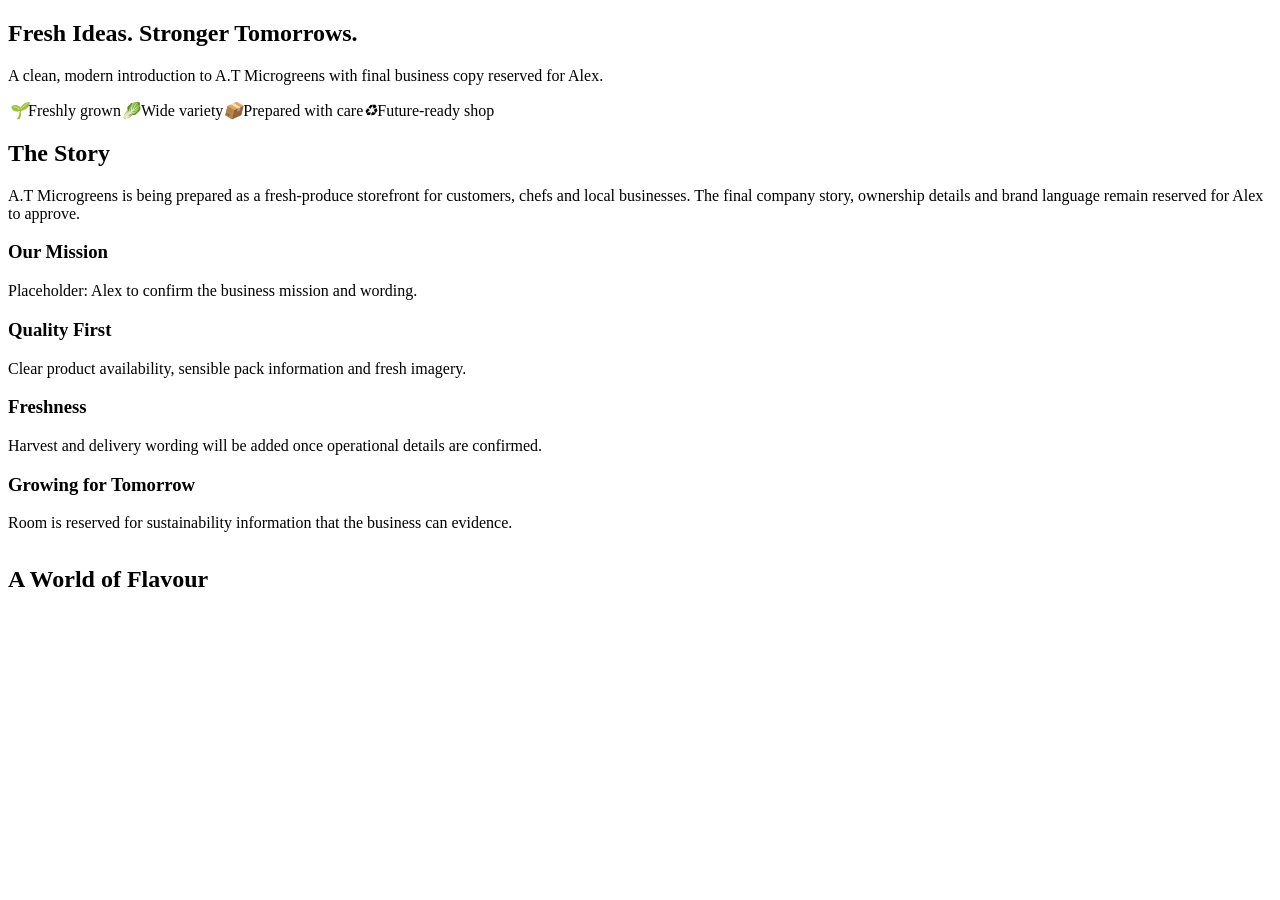
==== about.html @ 635aa8f3 "Add about.html" ====
<!doctype html><html lang="en"><head><meta charset="utf-8"><meta name="viewport" content="width=device-width,initial-scale=1"><title>About | A.T Microgreens</title><link rel="stylesheet" href="styles.css"></head><body><script src="site.js"></script><div id="nav"></div><script>document.getElementById('nav').innerHTML=nav('About')</script><section class="hero" style="--hero:url('assets/heroes/about.svg')"><div class="inner"><h1>Fresh Ideas. Stronger Tomorrows.</h1><p>A clean, modern introduction to A.T Microgreens with final business copy reserved for Alex.</p><div class="chips"><span class="chip"><i>🌱</i>Freshly grown</span><span class="chip"><i>🥬</i>Wide variety</span><span class="chip"><i>📦</i>Prepared with care</span><span class="chip"><i>♻</i>Future-ready shop</span></div></div></section><main class="wrap"><h2 class="section-title">The Story</h2><p class="lead">A.T Microgreens is being prepared as a fresh-produce storefront for customers, chefs and local businesses. The final company story, ownership details and brand language remain reserved for Alex to approve.</p><div class="grid feature-grid"><div class="feature"><h3>Our Mission</h3><p>Placeholder: Alex to confirm the business mission and wording.</p></div><div class="feature"><h3>Quality First</h3><p>Clear product availability, sensible pack information and fresh imagery.</p></div><div class="feature"><h3>Freshness</h3><p>Harvest and delivery wording will be added once operational details are confirmed.</p></div><div class="feature"><h3>Growing for Tomorrow</h3><p>Room is reserved for sustainability information that the business can evidence.</p></div></div><h2 class="section-title" style="margin-top:34px">A World of Flavour</h2><div id="about-products" class="grid cards"></div><script>loadProducts().then(ps=>document.querySelector('#about-products').innerHTML=ps.slice(0,6).map(productCard).join(''))</script></main><div id="foot"></div><script>document.getElementById('foot').innerHTML=footer()</script></body></html>
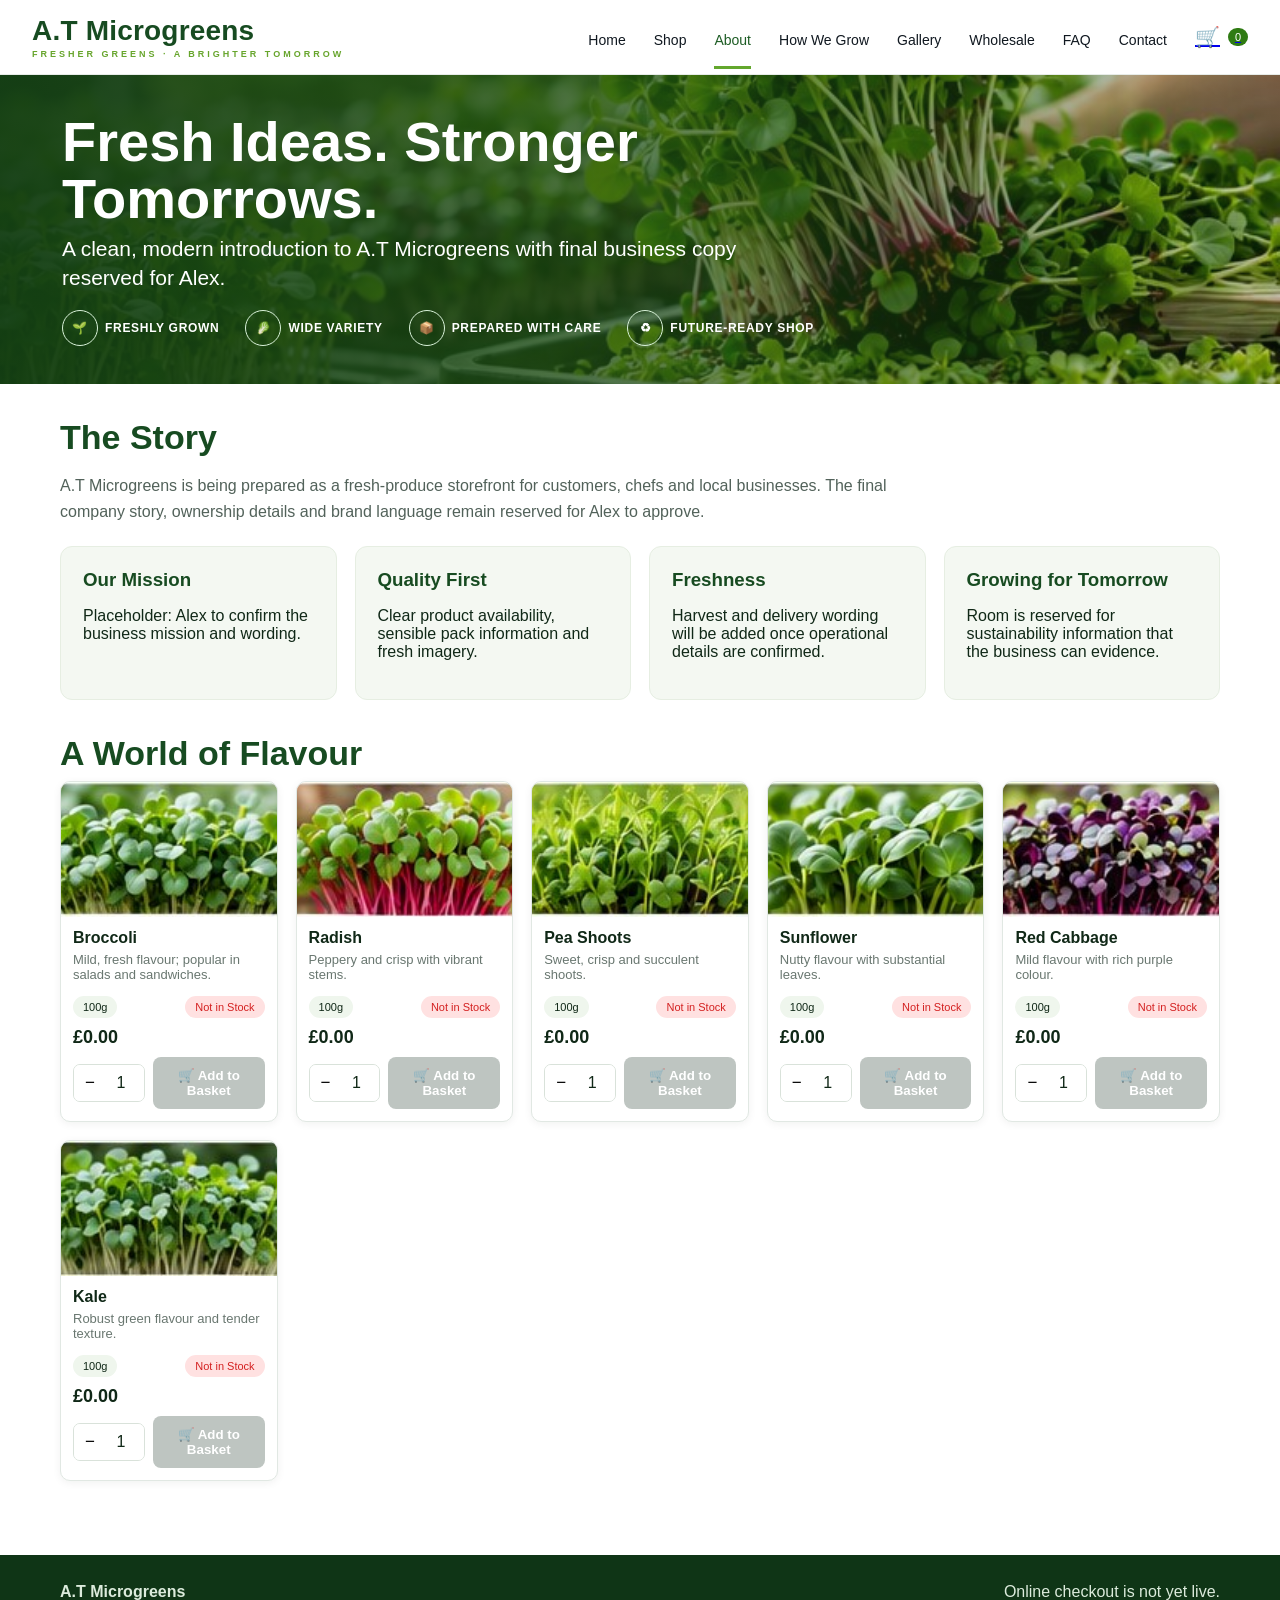
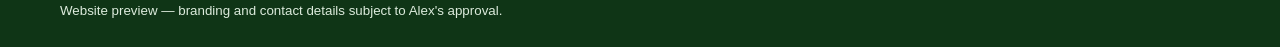
==== commit ee52b3c8: "Use approved photographic assets in about.html" ====
--- a/about.html
+++ b/about.html
@@ -1 +1 @@
-<!doctype html><html lang="en"><head><meta charset="utf-8"><meta name="viewport" content="width=device-width,initial-scale=1"><title>About | A.T Microgreens</title><link rel="stylesheet" href="styles.css"></head><body><script src="site.js"></script><div id="nav"></div><script>document.getElementById('nav').innerHTML=nav('About')</script><section class="hero" style="--hero:url('assets/heroes/about.svg')"><div class="inner"><h1>Fresh Ideas. Stronger Tomorrows.</h1><p>A clean, modern introduction to A.T Microgreens with final business copy reserved for Alex.</p><div class="chips"><span class="chip"><i>🌱</i>Freshly grown</span><span class="chip"><i>🥬</i>Wide variety</span><span class="chip"><i>📦</i>Prepared with care</span><span class="chip"><i>♻</i>Future-ready shop</span></div></div></section><main class="wrap"><h2 class="section-title">The Story</h2><p class="lead">A.T Microgreens is being prepared as a fresh-produce storefront for customers, chefs and local businesses. The final company story, ownership details and brand language remain reserved for Alex to approve.</p><div class="grid feature-grid"><div class="feature"><h3>Our Mission</h3><p>Placeholder: Alex to confirm the business mission and wording.</p></div><div class="feature"><h3>Quality First</h3><p>Clear product availability, sensible pack information and fresh imagery.</p></div><div class="feature"><h3>Freshness</h3><p>Harvest and delivery wording will be added once operational details are confirmed.</p></div><div class="feature"><h3>Growing for Tomorrow</h3><p>Room is reserved for sustainability information that the business can evidence.</p></div></div><h2 class="section-title" style="margin-top:34px">A World of Flavour</h2><div id="about-products" class="grid cards"></div><script>loadProducts().then(ps=>document.querySelector('#about-products').innerHTML=ps.slice(0,6).map(productCard).join(''))</script></main><div id="foot"></div><script>document.getElementById('foot').innerHTML=footer()</script></body></html>+<!doctype html><html lang="en"><head><meta charset="utf-8"><meta name="viewport" content="width=device-width,initial-scale=1"><title>About | A.T Microgreens</title><link rel="stylesheet" href="styles.css"></head><body><script src="site.js"></script><div id="nav"></div><script>document.getElementById('nav').innerHTML=nav('About')</script><section class="hero" style="--hero:url('assets/heroes/about.jpg')"><div class="inner"><h1>Fresh Ideas. Stronger Tomorrows.</h1><p>A clean, modern introduction to A.T Microgreens with final business copy reserved for Alex.</p><div class="chips"><span class="chip"><i>🌱</i>Freshly grown</span><span class="chip"><i>🥬</i>Wide variety</span><span class="chip"><i>📦</i>Prepared with care</span><span class="chip"><i>♻</i>Future-ready shop</span></div></div></section><main class="wrap"><h2 class="section-title">The Story</h2><p class="lead">A.T Microgreens is being prepared as a fresh-produce storefront for customers, chefs and local businesses. The final company story, ownership details and brand language remain reserved for Alex to approve.</p><div class="grid feature-grid"><div class="feature"><h3>Our Mission</h3><p>Placeholder: Alex to confirm the business mission and wording.</p></div><div class="feature"><h3>Quality First</h3><p>Clear product availability, sensible pack information and fresh imagery.</p></div><div class="feature"><h3>Freshness</h3><p>Harvest and delivery wording will be added once operational details are confirmed.</p></div><div class="feature"><h3>Growing for Tomorrow</h3><p>Room is reserved for sustainability information that the business can evidence.</p></div></div><h2 class="section-title" style="margin-top:34px">A World of Flavour</h2><div id="about-products" class="grid cards"></div><script>loadProducts().then(ps=>document.querySelector('#about-products').innerHTML=ps.slice(0,6).map(productCard).join(''))</script></main><div id="foot"></div><script>document.getElementById('foot').innerHTML=footer()</script></body></html>
--- a/styles.css
+++ b/styles.css
@@ -0,0 +1 @@
+*{box-sizing:border-box}body{margin:0;font-family:Inter,Arial,sans-serif;color:#102817;background:#fff}.topbar{position:sticky;top:0;z-index:20;background:#fff;border-bottom:1px solid #e7ece8}.nav{max-width:1450px;margin:auto;height:74px;display:flex;align-items:center;gap:28px;padding:0 32px}.brand{font-weight:800;font-size:28px;color:#174b21;letter-spacing:.2px;white-space:nowrap}.brand small{display:block;font-size:9px;letter-spacing:3px;color:#67a52c;margin-top:2px}.links{margin-left:auto;display:flex;gap:28px;align-items:center}.links a{color:#101820;text-decoration:none;font-size:14px;padding:27px 0 18px;border-bottom:3px solid transparent}.links a.active,.links a:hover{color:#1d5c24;border-bottom-color:#63a72d}.cartbtn{display:flex;align-items:center;gap:8px;font-size:20px}.badge{background:#2f7b13;color:white;font-size:11px;border-radius:99px;padding:3px 6px;min-width:20px;text-align:center}.hero{min-height:270px;background:linear-gradient(90deg,rgba(19,62,19,.96),rgba(28,76,17,.8) 42%,rgba(20,50,12,.22)),var(--hero) center/cover no-repeat;color:#fff;display:flex;align-items:center}.hero .inner{max-width:1450px;width:100%;margin:auto;padding:38px 62px}.hero h1{font-size:56px;line-height:1.02;margin:0 0 8px;max-width:780px}.hero p{font-size:21px;max-width:720px;margin:0 0 14px;line-height:1.35}.chips{display:flex;gap:26px;flex-wrap:wrap;margin-top:18px}.chip{font-size:12px;font-weight:700;text-transform:uppercase;letter-spacing:.7px;display:flex;align-items:center;gap:7px}.chip i{border:1px solid #d9f2d9;width:36px;height:36px;border-radius:50%;display:grid;place-items:center;font-style:normal}.wrap{max-width:1450px;margin:0 auto;padding:34px 60px}.section-title{font-size:34px;margin:0 0 8px;color:#174b21}.lead{color:#52625a;line-height:1.6;max-width:850px}.grid{display:grid;gap:18px}.cards{grid-template-columns:repeat(auto-fit,minmax(210px,1fr))}.card{border:1px solid #e1e8e3;border-radius:10px;overflow:hidden;background:white;box-shadow:0 2px 9px rgba(20,40,20,.06)}.card img{width:100%;height:135px;object-fit:cover;display:block}.card .pad{padding:12px}.card h3{margin:0 0 5px;font-size:16px}.muted{color:#697770;font-size:13px}.pill{display:inline-block;padding:5px 10px;border-radius:999px;font-size:11px;background:#eff6ed}.stock{float:right;background:#ffe1e1;color:#d42020}.stock.in{background:#e0f5d7;color:#286c18}.price{font-size:18px;font-weight:800;margin:9px 0}.qty{display:flex;align-items:center;gap:0;border:1px solid #d9e2da;border-radius:7px;overflow:hidden}.qty button{border:0;background:white;padding:8px 11px;font-size:17px}.qty span{min-width:30px;text-align:center}.row{display:flex;gap:8px;align-items:center}.btn{border:0;border-radius:8px;background:#1f6b1f;color:white;padding:11px 15px;font-weight:700;cursor:pointer;text-decoration:none;display:inline-block}.btn:disabled{background:#bec5c1;color:white;cursor:not-allowed}.btn.outline{background:white;color:#214b27;border:1px solid #214b27}.btn.gray{background:#aeb5b2}.catalogue{display:grid;grid-template-columns:minmax(0,1fr) 310px;gap:24px}.toolbar{display:flex;gap:10px;flex-wrap:wrap;margin:18px 0}.toolbar input,.toolbar select,.form input,.form textarea,.form select{padding:11px 12px;border:1px solid #ced8d0;border-radius:8px;background:#fff}.toolbar input{flex:1;min-width:230px}.basket-panel{border:1px solid #e0e6e2;border-radius:10px;padding:18px;position:sticky;top:92px;height:max-content;background:white}.basket-item{display:grid;grid-template-columns:48px 1fr auto;gap:10px;align-items:center;border-bottom:1px solid #edf1ee;padding:11px 0}.basket-item img{width:48px;height:45px;border-radius:6px;object-fit:cover}.summary{font-size:18px;font-weight:800;display:flex;justify-content:space-between;margin:18px 0}.notice{background:#eff7ec;border-radius:9px;padding:14px;color:#315037;font-size:13px}.feature-grid{grid-template-columns:repeat(auto-fit,minmax(240px,1fr));margin-top:22px}.feature{background:#f4f8f2;border:1px solid #e6eee2;padding:22px;border-radius:12px}.feature h3{margin:0 0 8px;color:#174b21}.gallery{display:grid;grid-template-columns:repeat(4,1fr);gap:12px}.gallery img,.placeholder{width:100%;height:220px;object-fit:cover;border-radius:10px}.placeholder{border:2px dashed #bdcbbb;background:#f2f6ef;display:grid;place-items:center;text-align:center;color:#527050;padding:18px}.steps{grid-template-columns:repeat(6,1fr)}.step{border:1px solid #e1e8e2;border-radius:12px;overflow:hidden;background:white}.step img{width:100%;height:145px;object-fit:cover}.step .pad{padding:14px}.num{width:34px;height:34px;border-radius:50%;background:#dcefcf;color:#2b6a1f;display:grid;place-items:center;font-weight:800;margin-top:-28px;position:relative}.faq details{border:1px solid #e0e6e1;border-radius:8px;padding:16px 18px;margin:10px 0}.faq summary{font-weight:700;cursor:pointer}.form{display:grid;grid-template-columns:1fr 1fr;gap:12px}.form textarea{grid-column:1/-1;min-height:145px}.table{width:100%;border-collapse:collapse}.table th,.table td{padding:13px;border-bottom:1px solid #e8ede9;text-align:left}.checkout-box{background:#eef7ea;border-radius:12px;padding:22px}.footer{margin-top:40px;background:#0f3516;color:#dcebdc;padding:28px 60px}.footer .inner{max-width:1450px;margin:auto;display:flex;justify-content:space-between;gap:20px;flex-wrap:wrap}.admin{margin-top:34px;border:1px dashed #9fb49d;padding:16px;border-radius:10px}.admin-list{display:grid;grid-template-columns:repeat(auto-fit,minmax(190px,1fr));gap:8px}.switch{display:flex;justify-content:space-between;gap:8px;align-items:center;padding:8px 10px;background:#f5f7f4;border-radius:7px;font-size:12px}.switch button{border:0;border-radius:999px;padding:5px 9px;background:#bbb;color:#fff}.switch button.on{background:#2e7b20}@media(max-width:950px){.links{gap:12px}.links a:nth-child(n+5){display:none}.catalogue{grid-template-columns:1fr}.basket-panel{position:static}.steps{grid-template-columns:repeat(2,1fr)}.gallery{grid-template-columns:repeat(2,1fr)}.hero h1{font-size:42px}.wrap,.hero .inner{padding-left:24px;padding-right:24px}}@media(max-width:600px){.nav{padding:0 15px}.links{display:none}.brand{font-size:22px}.hero h1{font-size:36px}.hero p{font-size:17px}.cards{grid-template-columns:repeat(2,minmax(0,1fr))}.card img{height:105px}.gallery{grid-template-columns:1fr}.form{grid-template-columns:1fr}.form textarea{grid-column:auto}.steps{grid-template-columns:1fr}.wrap{padding:24px 16px}.hero .inner{padding:28px 18px}}
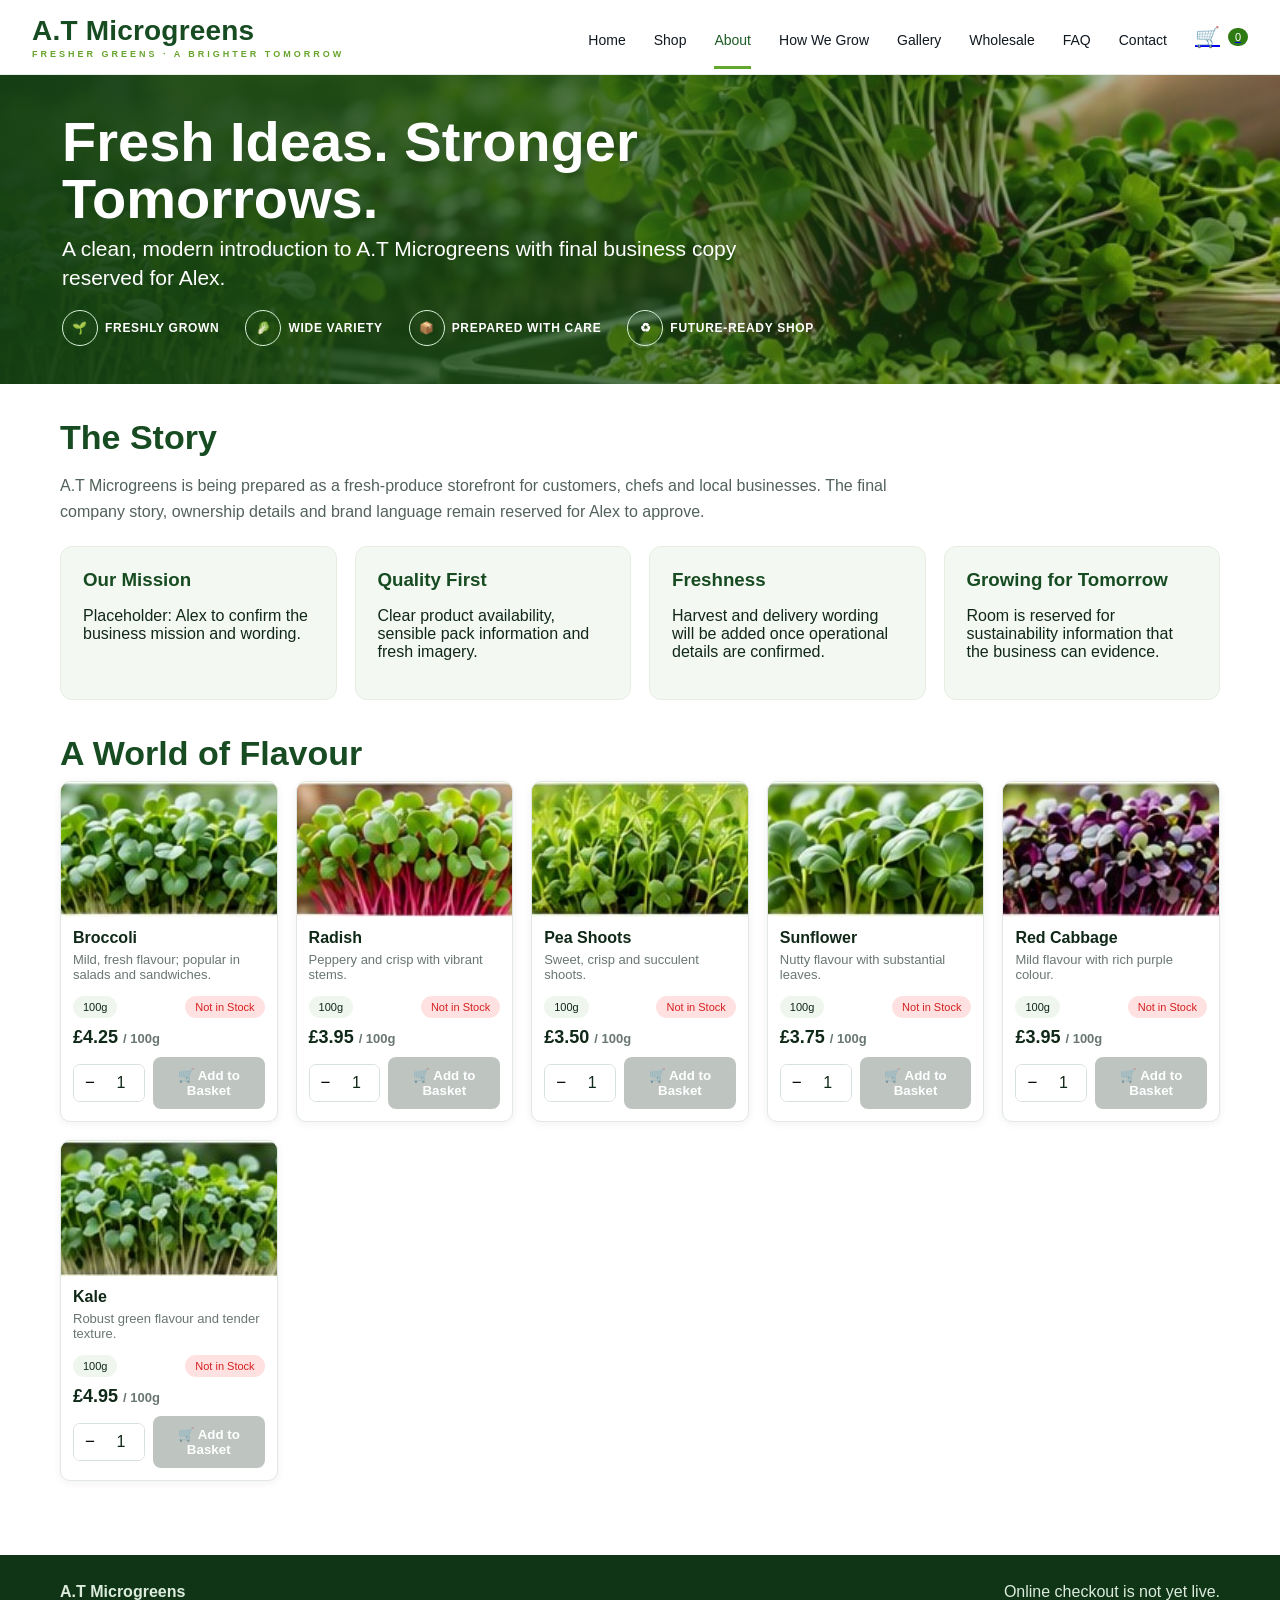
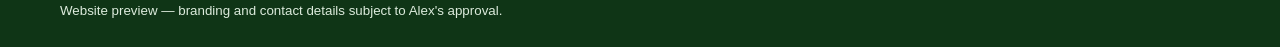
==== commit 625a8fd8: "Force fresh mobile assets on about.html" ====
--- a/about.html
+++ b/about.html
@@ -1 +1 @@
-<!doctype html><html lang="en"><head><meta charset="utf-8"><meta name="viewport" content="width=device-width,initial-scale=1"><title>About | A.T Microgreens</title><link rel="stylesheet" href="styles.css"></head><body><script src="site.js"></script><div id="nav"></div><script>document.getElementById('nav').innerHTML=nav('About')</script><section class="hero" style="--hero:url('assets/heroes/about.jpg')"><div class="inner"><h1>Fresh Ideas. Stronger Tomorrows.</h1><p>A clean, modern introduction to A.T Microgreens with final business copy reserved for Alex.</p><div class="chips"><span class="chip"><i>🌱</i>Freshly grown</span><span class="chip"><i>🥬</i>Wide variety</span><span class="chip"><i>📦</i>Prepared with care</span><span class="chip"><i>♻</i>Future-ready shop</span></div></div></section><main class="wrap"><h2 class="section-title">The Story</h2><p class="lead">A.T Microgreens is being prepared as a fresh-produce storefront for customers, chefs and local businesses. The final company story, ownership details and brand language remain reserved for Alex to approve.</p><div class="grid feature-grid"><div class="feature"><h3>Our Mission</h3><p>Placeholder: Alex to confirm the business mission and wording.</p></div><div class="feature"><h3>Quality First</h3><p>Clear product availability, sensible pack information and fresh imagery.</p></div><div class="feature"><h3>Freshness</h3><p>Harvest and delivery wording will be added once operational details are confirmed.</p></div><div class="feature"><h3>Growing for Tomorrow</h3><p>Room is reserved for sustainability information that the business can evidence.</p></div></div><h2 class="section-title" style="margin-top:34px">A World of Flavour</h2><div id="about-products" class="grid cards"></div><script>loadProducts().then(ps=>document.querySelector('#about-products').innerHTML=ps.slice(0,6).map(productCard).join(''))</script></main><div id="foot"></div><script>document.getElementById('foot').innerHTML=footer()</script></body></html>+<!doctype html><html lang="en"><head><meta charset="utf-8"><meta name="viewport" content="width=device-width,initial-scale=1"><title>About | A.T Microgreens</title><link rel="stylesheet" href="styles.css?v=20260928-1415"></head><body><script src="site.js?v=20260928-1415"></script><div id="nav"></div><script>document.getElementById('nav').innerHTML=nav('About')</script><section class="hero" style="--hero:url('assets/heroes/about.jpg')"><div class="inner"><h1>Fresh Ideas. Stronger Tomorrows.</h1><p>A clean, modern introduction to A.T Microgreens with final business copy reserved for Alex.</p><div class="chips"><span class="chip"><i>🌱</i>Freshly grown</span><span class="chip"><i>🥬</i>Wide variety</span><span class="chip"><i>📦</i>Prepared with care</span><span class="chip"><i>♻</i>Future-ready shop</span></div></div></section><main class="wrap"><h2 class="section-title">The Story</h2><p class="lead">A.T Microgreens is being prepared as a fresh-produce storefront for customers, chefs and local businesses. The final company story, ownership details and brand language remain reserved for Alex to approve.</p><div class="grid feature-grid"><div class="feature"><h3>Our Mission</h3><p>Placeholder: Alex to confirm the business mission and wording.</p></div><div class="feature"><h3>Quality First</h3><p>Clear product availability, sensible pack information and fresh imagery.</p></div><div class="feature"><h3>Freshness</h3><p>Harvest and delivery wording will be added once operational details are confirmed.</p></div><div class="feature"><h3>Growing for Tomorrow</h3><p>Room is reserved for sustainability information that the business can evidence.</p></div></div><h2 class="section-title" style="margin-top:34px">A World of Flavour</h2><div id="about-products" class="grid cards"></div><script>loadProducts().then(ps=>document.querySelector('#about-products').innerHTML=ps.slice(0,6).map(productCard).join(''))</script></main><div id="foot"></div><script>document.getElementById('foot').innerHTML=footer()</script></body></html>
--- a/styles.css
+++ b/styles.css
@@ -1 +1 @@
-*{box-sizing:border-box}body{margin:0;font-family:Inter,Arial,sans-serif;color:#102817;background:#fff}.topbar{position:sticky;top:0;z-index:20;background:#fff;border-bottom:1px solid #e7ece8}.nav{max-width:1450px;margin:auto;height:74px;display:flex;align-items:center;gap:28px;padding:0 32px}.brand{font-weight:800;font-size:28px;color:#174b21;letter-spacing:.2px;white-space:nowrap}.brand small{display:block;font-size:9px;letter-spacing:3px;color:#67a52c;margin-top:2px}.links{margin-left:auto;display:flex;gap:28px;align-items:center}.links a{color:#101820;text-decoration:none;font-size:14px;padding:27px 0 18px;border-bottom:3px solid transparent}.links a.active,.links a:hover{color:#1d5c24;border-bottom-color:#63a72d}.cartbtn{display:flex;align-items:center;gap:8px;font-size:20px}.badge{background:#2f7b13;color:white;font-size:11px;border-radius:99px;padding:3px 6px;min-width:20px;text-align:center}.hero{min-height:270px;background:linear-gradient(90deg,rgba(19,62,19,.96),rgba(28,76,17,.8) 42%,rgba(20,50,12,.22)),var(--hero) center/cover no-repeat;color:#fff;display:flex;align-items:center}.hero .inner{max-width:1450px;width:100%;margin:auto;padding:38px 62px}.hero h1{font-size:56px;line-height:1.02;margin:0 0 8px;max-width:780px}.hero p{font-size:21px;max-width:720px;margin:0 0 14px;line-height:1.35}.chips{display:flex;gap:26px;flex-wrap:wrap;margin-top:18px}.chip{font-size:12px;font-weight:700;text-transform:uppercase;letter-spacing:.7px;display:flex;align-items:center;gap:7px}.chip i{border:1px solid #d9f2d9;width:36px;height:36px;border-radius:50%;display:grid;place-items:center;font-style:normal}.wrap{max-width:1450px;margin:0 auto;padding:34px 60px}.section-title{font-size:34px;margin:0 0 8px;color:#174b21}.lead{color:#52625a;line-height:1.6;max-width:850px}.grid{display:grid;gap:18px}.cards{grid-template-columns:repeat(auto-fit,minmax(210px,1fr))}.card{border:1px solid #e1e8e3;border-radius:10px;overflow:hidden;background:white;box-shadow:0 2px 9px rgba(20,40,20,.06)}.card img{width:100%;height:135px;object-fit:cover;display:block}.card .pad{padding:12px}.card h3{margin:0 0 5px;font-size:16px}.muted{color:#697770;font-size:13px}.pill{display:inline-block;padding:5px 10px;border-radius:999px;font-size:11px;background:#eff6ed}.stock{float:right;background:#ffe1e1;color:#d42020}.stock.in{background:#e0f5d7;color:#286c18}.price{font-size:18px;font-weight:800;margin:9px 0}.qty{display:flex;align-items:center;gap:0;border:1px solid #d9e2da;border-radius:7px;overflow:hidden}.qty button{border:0;background:white;padding:8px 11px;font-size:17px}.qty span{min-width:30px;text-align:center}.row{display:flex;gap:8px;align-items:center}.btn{border:0;border-radius:8px;background:#1f6b1f;color:white;padding:11px 15px;font-weight:700;cursor:pointer;text-decoration:none;display:inline-block}.btn:disabled{background:#bec5c1;color:white;cursor:not-allowed}.btn.outline{background:white;color:#214b27;border:1px solid #214b27}.btn.gray{background:#aeb5b2}.catalogue{display:grid;grid-template-columns:minmax(0,1fr) 310px;gap:24px}.toolbar{display:flex;gap:10px;flex-wrap:wrap;margin:18px 0}.toolbar input,.toolbar select,.form input,.form textarea,.form select{padding:11px 12px;border:1px solid #ced8d0;border-radius:8px;background:#fff}.toolbar input{flex:1;min-width:230px}.basket-panel{border:1px solid #e0e6e2;border-radius:10px;padding:18px;position:sticky;top:92px;height:max-content;background:white}.basket-item{display:grid;grid-template-columns:48px 1fr auto;gap:10px;align-items:center;border-bottom:1px solid #edf1ee;padding:11px 0}.basket-item img{width:48px;height:45px;border-radius:6px;object-fit:cover}.summary{font-size:18px;font-weight:800;display:flex;justify-content:space-between;margin:18px 0}.notice{background:#eff7ec;border-radius:9px;padding:14px;color:#315037;font-size:13px}.feature-grid{grid-template-columns:repeat(auto-fit,minmax(240px,1fr));margin-top:22px}.feature{background:#f4f8f2;border:1px solid #e6eee2;padding:22px;border-radius:12px}.feature h3{margin:0 0 8px;color:#174b21}.gallery{display:grid;grid-template-columns:repeat(4,1fr);gap:12px}.gallery img,.placeholder{width:100%;height:220px;object-fit:cover;border-radius:10px}.placeholder{border:2px dashed #bdcbbb;background:#f2f6ef;display:grid;place-items:center;text-align:center;color:#527050;padding:18px}.steps{grid-template-columns:repeat(6,1fr)}.step{border:1px solid #e1e8e2;border-radius:12px;overflow:hidden;background:white}.step img{width:100%;height:145px;object-fit:cover}.step .pad{padding:14px}.num{width:34px;height:34px;border-radius:50%;background:#dcefcf;color:#2b6a1f;display:grid;place-items:center;font-weight:800;margin-top:-28px;position:relative}.faq details{border:1px solid #e0e6e1;border-radius:8px;padding:16px 18px;margin:10px 0}.faq summary{font-weight:700;cursor:pointer}.form{display:grid;grid-template-columns:1fr 1fr;gap:12px}.form textarea{grid-column:1/-1;min-height:145px}.table{width:100%;border-collapse:collapse}.table th,.table td{padding:13px;border-bottom:1px solid #e8ede9;text-align:left}.checkout-box{background:#eef7ea;border-radius:12px;padding:22px}.footer{margin-top:40px;background:#0f3516;color:#dcebdc;padding:28px 60px}.footer .inner{max-width:1450px;margin:auto;display:flex;justify-content:space-between;gap:20px;flex-wrap:wrap}.admin{margin-top:34px;border:1px dashed #9fb49d;padding:16px;border-radius:10px}.admin-list{display:grid;grid-template-columns:repeat(auto-fit,minmax(190px,1fr));gap:8px}.switch{display:flex;justify-content:space-between;gap:8px;align-items:center;padding:8px 10px;background:#f5f7f4;border-radius:7px;font-size:12px}.switch button{border:0;border-radius:999px;padding:5px 9px;background:#bbb;color:#fff}.switch button.on{background:#2e7b20}@media(max-width:950px){.links{gap:12px}.links a:nth-child(n+5){display:none}.catalogue{grid-template-columns:1fr}.basket-panel{position:static}.steps{grid-template-columns:repeat(2,1fr)}.gallery{grid-template-columns:repeat(2,1fr)}.hero h1{font-size:42px}.wrap,.hero .inner{padding-left:24px;padding-right:24px}}@media(max-width:600px){.nav{padding:0 15px}.links{display:none}.brand{font-size:22px}.hero h1{font-size:36px}.hero p{font-size:17px}.cards{grid-template-columns:repeat(2,minmax(0,1fr))}.card img{height:105px}.gallery{grid-template-columns:1fr}.form{grid-template-columns:1fr}.form textarea{grid-column:auto}.steps{grid-template-columns:1fr}.wrap{padding:24px 16px}.hero .inner{padding:28px 18px}}+*{box-sizing:border-box}body{margin:0;font-family:Inter,Arial,sans-serif;color:#102817;background:#fff}.topbar{position:sticky;top:0;z-index:20;background:#fff;border-bottom:1px solid #e7ece8}.nav{max-width:1450px;margin:auto;height:74px;display:flex;align-items:center;gap:28px;padding:0 32px}.brand{font-weight:800;font-size:28px;color:#174b21;letter-spacing:.2px;white-space:nowrap}.brand small{display:block;font-size:9px;letter-spacing:3px;color:#67a52c;margin-top:2px}.links{margin-left:auto;display:flex;gap:28px;align-items:center}.links a{color:#101820;text-decoration:none;font-size:14px;padding:27px 0 18px;border-bottom:3px solid transparent}.links a.active,.links a:hover{color:#1d5c24;border-bottom-color:#63a72d}.menubtn{display:none;border:1px solid #d9e2da;background:#fff;color:#174b21;border-radius:8px;width:42px;height:42px;font-size:24px;line-height:1;align-items:center;justify-content:center;cursor:pointer}.cartbtn{display:flex;align-items:center;gap:8px;font-size:20px}.badge{background:#2f7b13;color:white;font-size:11px;border-radius:99px;padding:3px 6px;min-width:20px;text-align:center}.hero{min-height:270px;background:linear-gradient(90deg,rgba(19,62,19,.96),rgba(28,76,17,.8) 42%,rgba(20,50,12,.22)),var(--hero) center/cover no-repeat;color:#fff;display:flex;align-items:center}.hero .inner{max-width:1450px;width:100%;margin:auto;padding:38px 62px}.hero h1{font-size:56px;line-height:1.02;margin:0 0 8px;max-width:780px}.hero p{font-size:21px;max-width:720px;margin:0 0 14px;line-height:1.35}.chips{display:flex;gap:26px;flex-wrap:wrap;margin-top:18px}.chip{font-size:12px;font-weight:700;text-transform:uppercase;letter-spacing:.7px;display:flex;align-items:center;gap:7px}.chip i{border:1px solid #d9f2d9;width:36px;height:36px;border-radius:50%;display:grid;place-items:center;font-style:normal}.wrap{max-width:1450px;margin:0 auto;padding:34px 60px}.section-title{font-size:34px;margin:0 0 8px;color:#174b21}.lead{color:#52625a;line-height:1.6;max-width:850px}.grid{display:grid;gap:18px}.cards{grid-template-columns:repeat(auto-fit,minmax(210px,1fr))}.card{border:1px solid #e1e8e3;border-radius:10px;overflow:hidden;background:white;box-shadow:0 2px 9px rgba(20,40,20,.06)}.card img{width:100%;height:135px;object-fit:cover;display:block}.card .pad{padding:12px}.card h3{margin:0 0 5px;font-size:16px}.muted{color:#697770;font-size:13px}.pill{display:inline-block;padding:5px 10px;border-radius:999px;font-size:11px;background:#eff6ed}.stock{float:right;background:#ffe1e1;color:#d42020}.stock.in{background:#e0f5d7;color:#286c18}.price{font-size:18px;font-weight:800;margin:9px 0}.qty{display:flex;align-items:center;gap:0;border:1px solid #d9e2da;border-radius:7px;overflow:hidden}.qty button{border:0;background:white;padding:8px 11px;font-size:17px}.qty span{min-width:30px;text-align:center}.row{display:flex;gap:8px;align-items:center}.btn{border:0;border-radius:8px;background:#1f6b1f;color:white;padding:11px 15px;font-weight:700;cursor:pointer;text-decoration:none;display:inline-block}.btn:disabled{background:#bec5c1;color:white;cursor:not-allowed}.btn.outline{background:white;color:#214b27;border:1px solid #214b27}.btn.gray{background:#aeb5b2}.catalogue{display:grid;grid-template-columns:minmax(0,1fr) 310px;gap:24px}.toolbar{display:flex;gap:10px;flex-wrap:wrap;margin:18px 0}.toolbar input,.toolbar select,.form input,.form textarea,.form select{padding:11px 12px;border:1px solid #ced8d0;border-radius:8px;background:#fff}.toolbar input{flex:1;min-width:230px}.basket-panel{border:1px solid #e0e6e2;border-radius:10px;padding:18px;position:sticky;top:92px;height:max-content;background:white}.basket-item{display:grid;grid-template-columns:48px 1fr auto;gap:10px;align-items:center;border-bottom:1px solid #edf1ee;padding:11px 0}.basket-item img{width:48px;height:45px;border-radius:6px;object-fit:cover}.summary{font-size:18px;font-weight:800;display:flex;justify-content:space-between;margin:18px 0}.notice{background:#eff7ec;border-radius:9px;padding:14px;color:#315037;font-size:13px}.feature-grid{grid-template-columns:repeat(auto-fit,minmax(240px,1fr));margin-top:22px}.feature{background:#f4f8f2;border:1px solid #e6eee2;padding:22px;border-radius:12px}.feature h3{margin:0 0 8px;color:#174b21}.gallery{display:grid;grid-template-columns:repeat(4,1fr);gap:12px}.gallery img,.placeholder{width:100%;height:220px;object-fit:cover;border-radius:10px}.placeholder{border:2px dashed #bdcbbb;background:#f2f6ef;display:grid;place-items:center;text-align:center;color:#527050;padding:18px}.steps{grid-template-columns:repeat(6,1fr)}.step{border:1px solid #e1e8e2;border-radius:12px;overflow:hidden;background:white}.step img{width:100%;height:145px;object-fit:cover}.step .pad{padding:14px}.num{width:34px;height:34px;border-radius:50%;background:#dcefcf;color:#2b6a1f;display:grid;place-items:center;font-weight:800;margin-top:-28px;position:relative}.faq details{border:1px solid #e0e6e1;border-radius:8px;padding:16px 18px;margin:10px 0}.faq summary{font-weight:700;cursor:pointer}.form{display:grid;grid-template-columns:1fr 1fr;gap:12px}.form textarea{grid-column:1/-1;min-height:145px}.table{width:100%;border-collapse:collapse}.table th,.table td{padding:13px;border-bottom:1px solid #e8ede9;text-align:left}.checkout-box{background:#eef7ea;border-radius:12px;padding:22px}.footer{margin-top:40px;background:#0f3516;color:#dcebdc;padding:28px 60px}.footer .inner{max-width:1450px;margin:auto;display:flex;justify-content:space-between;gap:20px;flex-wrap:wrap}.admin{margin-top:34px;border:1px dashed #9fb49d;padding:16px;border-radius:10px}.admin-list{display:grid;grid-template-columns:repeat(auto-fit,minmax(190px,1fr));gap:8px}.switch{display:flex;justify-content:space-between;gap:8px;align-items:center;padding:8px 10px;background:#f5f7f4;border-radius:7px;font-size:12px}.switch button{border:0;border-radius:999px;padding:5px 9px;background:#bbb;color:#fff}.switch button.on{background:#2e7b20}@media(max-width:950px){.links{gap:12px}.links a:nth-child(n+5){display:none}.catalogue{grid-template-columns:1fr}.basket-panel{position:static}.steps{grid-template-columns:repeat(2,1fr)}.gallery{grid-template-columns:repeat(2,1fr)}.hero h1{font-size:42px}.wrap,.hero .inner{padding-left:24px;padding-right:24px}}@media(max-width:600px){.nav{height:72px;padding:0 12px;gap:8px;position:relative}.brand{font-size:20px;flex:1;min-width:0}.brand small{font-size:7px;letter-spacing:1.8px;white-space:normal}.menubtn{display:flex;flex:0 0 42px}.cartbtn{flex:0 0 auto;font-size:19px}.links{display:none;position:absolute;top:72px;left:0;right:0;margin:0;background:#fff;border-top:1px solid #e7ece8;border-bottom:1px solid #dce5de;box-shadow:0 8px 18px rgba(20,40,20,.12);padding:8px 14px 14px;flex-direction:column;gap:0;align-items:stretch;z-index:30}.links.open{display:flex}.links a{display:block;padding:13px 8px;border-bottom:1px solid #edf1ee;font-size:16px}.links a:last-child{border-bottom:0}.links a.active,.links a:hover{border-bottom-color:#edf1ee;background:#f3f8f1;border-radius:6px}.hero h1{font-size:36px}.hero p{font-size:17px}.cards{grid-template-columns:repeat(2,minmax(0,1fr))}.card img{height:105px}.card .row{flex-direction:column;align-items:stretch;gap:8px}.card .qty{width:100%;justify-content:space-between}.card .qty button{flex:0 0 42px;min-width:42px;padding:9px 8px}.card .qty span{flex:1;min-width:0;display:grid;place-items:center}.card .btn{width:100%;min-height:44px;padding:10px 8px}.gallery{grid-template-columns:1fr}.form{grid-template-columns:1fr}.form textarea{grid-column:auto}.steps{grid-template-columns:1fr}.wrap{padding:24px 16px}.hero .inner{padding:28px 18px}}
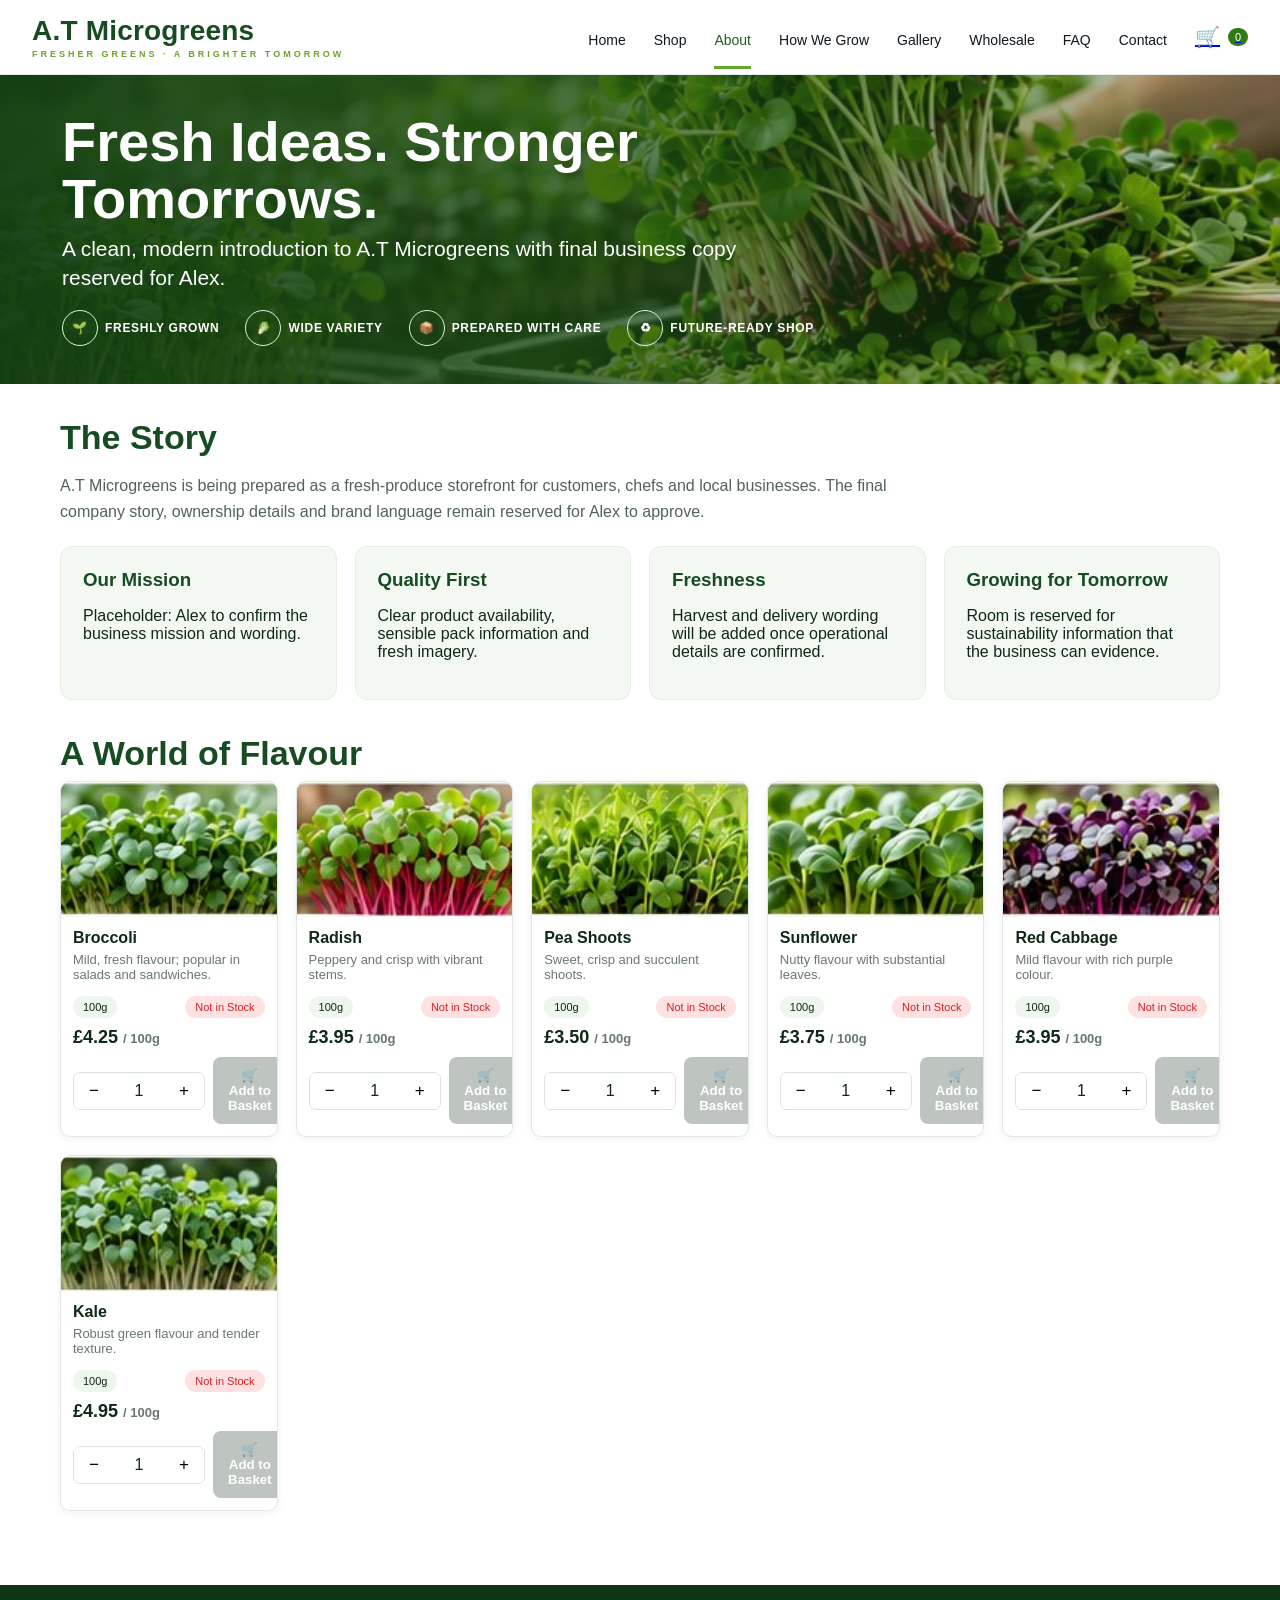
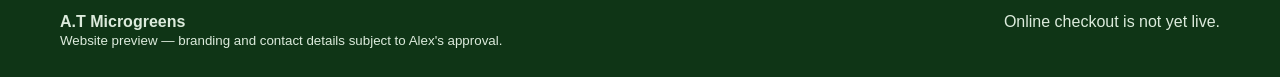
==== commit deaed923: "Refresh responsive layout on about.html" ====
--- a/about.html
+++ b/about.html
@@ -1 +1 @@
-<!doctype html><html lang="en"><head><meta charset="utf-8"><meta name="viewport" content="width=device-width,initial-scale=1"><title>About | A.T Microgreens</title><link rel="stylesheet" href="styles.css?v=20260928-1415"></head><body><script src="site.js?v=20260928-1415"></script><div id="nav"></div><script>document.getElementById('nav').innerHTML=nav('About')</script><section class="hero" style="--hero:url('assets/heroes/about.jpg')"><div class="inner"><h1>Fresh Ideas. Stronger Tomorrows.</h1><p>A clean, modern introduction to A.T Microgreens with final business copy reserved for Alex.</p><div class="chips"><span class="chip"><i>🌱</i>Freshly grown</span><span class="chip"><i>🥬</i>Wide variety</span><span class="chip"><i>📦</i>Prepared with care</span><span class="chip"><i>♻</i>Future-ready shop</span></div></div></section><main class="wrap"><h2 class="section-title">The Story</h2><p class="lead">A.T Microgreens is being prepared as a fresh-produce storefront for customers, chefs and local businesses. The final company story, ownership details and brand language remain reserved for Alex to approve.</p><div class="grid feature-grid"><div class="feature"><h3>Our Mission</h3><p>Placeholder: Alex to confirm the business mission and wording.</p></div><div class="feature"><h3>Quality First</h3><p>Clear product availability, sensible pack information and fresh imagery.</p></div><div class="feature"><h3>Freshness</h3><p>Harvest and delivery wording will be added once operational details are confirmed.</p></div><div class="feature"><h3>Growing for Tomorrow</h3><p>Room is reserved for sustainability information that the business can evidence.</p></div></div><h2 class="section-title" style="margin-top:34px">A World of Flavour</h2><div id="about-products" class="grid cards"></div><script>loadProducts().then(ps=>document.querySelector('#about-products').innerHTML=ps.slice(0,6).map(productCard).join(''))</script></main><div id="foot"></div><script>document.getElementById('foot').innerHTML=footer()</script></body></html>+<!doctype html><html lang="en"><head><meta charset="utf-8"><meta name="viewport" content="width=device-width,initial-scale=1"><title>About | A.T Microgreens</title><link rel="stylesheet" href="styles.css?v=20260928-1426"></head><body><script src="site.js?v=20260928-1415"></script><div id="nav"></div><script>document.getElementById('nav').innerHTML=nav('About')</script><section class="hero" style="--hero:url('assets/heroes/about.jpg')"><div class="inner"><h1>Fresh Ideas. Stronger Tomorrows.</h1><p>A clean, modern introduction to A.T Microgreens with final business copy reserved for Alex.</p><div class="chips"><span class="chip"><i>🌱</i>Freshly grown</span><span class="chip"><i>🥬</i>Wide variety</span><span class="chip"><i>📦</i>Prepared with care</span><span class="chip"><i>♻</i>Future-ready shop</span></div></div></section><main class="wrap"><h2 class="section-title">The Story</h2><p class="lead">A.T Microgreens is being prepared as a fresh-produce storefront for customers, chefs and local businesses. The final company story, ownership details and brand language remain reserved for Alex to approve.</p><div class="grid feature-grid"><div class="feature"><h3>Our Mission</h3><p>Placeholder: Alex to confirm the business mission and wording.</p></div><div class="feature"><h3>Quality First</h3><p>Clear product availability, sensible pack information and fresh imagery.</p></div><div class="feature"><h3>Freshness</h3><p>Harvest and delivery wording will be added once operational details are confirmed.</p></div><div class="feature"><h3>Growing for Tomorrow</h3><p>Room is reserved for sustainability information that the business can evidence.</p></div></div><h2 class="section-title" style="margin-top:34px">A World of Flavour</h2><div id="about-products" class="grid cards"></div><script>loadProducts().then(ps=>document.querySelector('#about-products').innerHTML=ps.slice(0,6).map(productCard).join(''))</script></main><div id="foot"></div><script>document.getElementById('foot').innerHTML=footer()</script></body></html>
--- a/styles.css
+++ b/styles.css
@@ -1 +1 @@
-*{box-sizing:border-box}body{margin:0;font-family:Inter,Arial,sans-serif;color:#102817;background:#fff}.topbar{position:sticky;top:0;z-index:20;background:#fff;border-bottom:1px solid #e7ece8}.nav{max-width:1450px;margin:auto;height:74px;display:flex;align-items:center;gap:28px;padding:0 32px}.brand{font-weight:800;font-size:28px;color:#174b21;letter-spacing:.2px;white-space:nowrap}.brand small{display:block;font-size:9px;letter-spacing:3px;color:#67a52c;margin-top:2px}.links{margin-left:auto;display:flex;gap:28px;align-items:center}.links a{color:#101820;text-decoration:none;font-size:14px;padding:27px 0 18px;border-bottom:3px solid transparent}.links a.active,.links a:hover{color:#1d5c24;border-bottom-color:#63a72d}.menubtn{display:none;border:1px solid #d9e2da;background:#fff;color:#174b21;border-radius:8px;width:42px;height:42px;font-size:24px;line-height:1;align-items:center;justify-content:center;cursor:pointer}.cartbtn{display:flex;align-items:center;gap:8px;font-size:20px}.badge{background:#2f7b13;color:white;font-size:11px;border-radius:99px;padding:3px 6px;min-width:20px;text-align:center}.hero{min-height:270px;background:linear-gradient(90deg,rgba(19,62,19,.96),rgba(28,76,17,.8) 42%,rgba(20,50,12,.22)),var(--hero) center/cover no-repeat;color:#fff;display:flex;align-items:center}.hero .inner{max-width:1450px;width:100%;margin:auto;padding:38px 62px}.hero h1{font-size:56px;line-height:1.02;margin:0 0 8px;max-width:780px}.hero p{font-size:21px;max-width:720px;margin:0 0 14px;line-height:1.35}.chips{display:flex;gap:26px;flex-wrap:wrap;margin-top:18px}.chip{font-size:12px;font-weight:700;text-transform:uppercase;letter-spacing:.7px;display:flex;align-items:center;gap:7px}.chip i{border:1px solid #d9f2d9;width:36px;height:36px;border-radius:50%;display:grid;place-items:center;font-style:normal}.wrap{max-width:1450px;margin:0 auto;padding:34px 60px}.section-title{font-size:34px;margin:0 0 8px;color:#174b21}.lead{color:#52625a;line-height:1.6;max-width:850px}.grid{display:grid;gap:18px}.cards{grid-template-columns:repeat(auto-fit,minmax(210px,1fr))}.card{border:1px solid #e1e8e3;border-radius:10px;overflow:hidden;background:white;box-shadow:0 2px 9px rgba(20,40,20,.06)}.card img{width:100%;height:135px;object-fit:cover;display:block}.card .pad{padding:12px}.card h3{margin:0 0 5px;font-size:16px}.muted{color:#697770;font-size:13px}.pill{display:inline-block;padding:5px 10px;border-radius:999px;font-size:11px;background:#eff6ed}.stock{float:right;background:#ffe1e1;color:#d42020}.stock.in{background:#e0f5d7;color:#286c18}.price{font-size:18px;font-weight:800;margin:9px 0}.qty{display:flex;align-items:center;gap:0;border:1px solid #d9e2da;border-radius:7px;overflow:hidden}.qty button{border:0;background:white;padding:8px 11px;font-size:17px}.qty span{min-width:30px;text-align:center}.row{display:flex;gap:8px;align-items:center}.btn{border:0;border-radius:8px;background:#1f6b1f;color:white;padding:11px 15px;font-weight:700;cursor:pointer;text-decoration:none;display:inline-block}.btn:disabled{background:#bec5c1;color:white;cursor:not-allowed}.btn.outline{background:white;color:#214b27;border:1px solid #214b27}.btn.gray{background:#aeb5b2}.catalogue{display:grid;grid-template-columns:minmax(0,1fr) 310px;gap:24px}.toolbar{display:flex;gap:10px;flex-wrap:wrap;margin:18px 0}.toolbar input,.toolbar select,.form input,.form textarea,.form select{padding:11px 12px;border:1px solid #ced8d0;border-radius:8px;background:#fff}.toolbar input{flex:1;min-width:230px}.basket-panel{border:1px solid #e0e6e2;border-radius:10px;padding:18px;position:sticky;top:92px;height:max-content;background:white}.basket-item{display:grid;grid-template-columns:48px 1fr auto;gap:10px;align-items:center;border-bottom:1px solid #edf1ee;padding:11px 0}.basket-item img{width:48px;height:45px;border-radius:6px;object-fit:cover}.summary{font-size:18px;font-weight:800;display:flex;justify-content:space-between;margin:18px 0}.notice{background:#eff7ec;border-radius:9px;padding:14px;color:#315037;font-size:13px}.feature-grid{grid-template-columns:repeat(auto-fit,minmax(240px,1fr));margin-top:22px}.feature{background:#f4f8f2;border:1px solid #e6eee2;padding:22px;border-radius:12px}.feature h3{margin:0 0 8px;color:#174b21}.gallery{display:grid;grid-template-columns:repeat(4,1fr);gap:12px}.gallery img,.placeholder{width:100%;height:220px;object-fit:cover;border-radius:10px}.placeholder{border:2px dashed #bdcbbb;background:#f2f6ef;display:grid;place-items:center;text-align:center;color:#527050;padding:18px}.steps{grid-template-columns:repeat(6,1fr)}.step{border:1px solid #e1e8e2;border-radius:12px;overflow:hidden;background:white}.step img{width:100%;height:145px;object-fit:cover}.step .pad{padding:14px}.num{width:34px;height:34px;border-radius:50%;background:#dcefcf;color:#2b6a1f;display:grid;place-items:center;font-weight:800;margin-top:-28px;position:relative}.faq details{border:1px solid #e0e6e1;border-radius:8px;padding:16px 18px;margin:10px 0}.faq summary{font-weight:700;cursor:pointer}.form{display:grid;grid-template-columns:1fr 1fr;gap:12px}.form textarea{grid-column:1/-1;min-height:145px}.table{width:100%;border-collapse:collapse}.table th,.table td{padding:13px;border-bottom:1px solid #e8ede9;text-align:left}.checkout-box{background:#eef7ea;border-radius:12px;padding:22px}.footer{margin-top:40px;background:#0f3516;color:#dcebdc;padding:28px 60px}.footer .inner{max-width:1450px;margin:auto;display:flex;justify-content:space-between;gap:20px;flex-wrap:wrap}.admin{margin-top:34px;border:1px dashed #9fb49d;padding:16px;border-radius:10px}.admin-list{display:grid;grid-template-columns:repeat(auto-fit,minmax(190px,1fr));gap:8px}.switch{display:flex;justify-content:space-between;gap:8px;align-items:center;padding:8px 10px;background:#f5f7f4;border-radius:7px;font-size:12px}.switch button{border:0;border-radius:999px;padding:5px 9px;background:#bbb;color:#fff}.switch button.on{background:#2e7b20}@media(max-width:950px){.links{gap:12px}.links a:nth-child(n+5){display:none}.catalogue{grid-template-columns:1fr}.basket-panel{position:static}.steps{grid-template-columns:repeat(2,1fr)}.gallery{grid-template-columns:repeat(2,1fr)}.hero h1{font-size:42px}.wrap,.hero .inner{padding-left:24px;padding-right:24px}}@media(max-width:600px){.nav{height:72px;padding:0 12px;gap:8px;position:relative}.brand{font-size:20px;flex:1;min-width:0}.brand small{font-size:7px;letter-spacing:1.8px;white-space:normal}.menubtn{display:flex;flex:0 0 42px}.cartbtn{flex:0 0 auto;font-size:19px}.links{display:none;position:absolute;top:72px;left:0;right:0;margin:0;background:#fff;border-top:1px solid #e7ece8;border-bottom:1px solid #dce5de;box-shadow:0 8px 18px rgba(20,40,20,.12);padding:8px 14px 14px;flex-direction:column;gap:0;align-items:stretch;z-index:30}.links.open{display:flex}.links a{display:block;padding:13px 8px;border-bottom:1px solid #edf1ee;font-size:16px}.links a:last-child{border-bottom:0}.links a.active,.links a:hover{border-bottom-color:#edf1ee;background:#f3f8f1;border-radius:6px}.hero h1{font-size:36px}.hero p{font-size:17px}.cards{grid-template-columns:repeat(2,minmax(0,1fr))}.card img{height:105px}.card .row{flex-direction:column;align-items:stretch;gap:8px}.card .qty{width:100%;justify-content:space-between}.card .qty button{flex:0 0 42px;min-width:42px;padding:9px 8px}.card .qty span{flex:1;min-width:0;display:grid;place-items:center}.card .btn{width:100%;min-height:44px;padding:10px 8px}.gallery{grid-template-columns:1fr}.form{grid-template-columns:1fr}.form textarea{grid-column:auto}.steps{grid-template-columns:1fr}.wrap{padding:24px 16px}.hero .inner{padding:28px 18px}}+*{box-sizing:border-box}body{margin:0;font-family:Inter,Arial,sans-serif;color:#102817;background:#fff}.topbar{position:sticky;top:0;z-index:20;background:#fff;border-bottom:1px solid #e7ece8}.nav{max-width:1450px;margin:auto;height:74px;display:flex;align-items:center;gap:28px;padding:0 32px}.brand{font-weight:800;font-size:28px;color:#174b21;letter-spacing:.2px;white-space:nowrap}.brand small{display:block;font-size:9px;letter-spacing:3px;color:#67a52c;margin-top:2px}.links{margin-left:auto;display:flex;gap:28px;align-items:center}.links a{color:#101820;text-decoration:none;font-size:14px;padding:27px 0 18px;border-bottom:3px solid transparent}.links a.active,.links a:hover{color:#1d5c24;border-bottom-color:#63a72d}.menubtn{display:none;border:1px solid #d9e2da;background:#fff;color:#174b21;border-radius:8px;width:42px;height:42px;font-size:24px;line-height:1;align-items:center;justify-content:center;cursor:pointer}.cartbtn{display:flex;align-items:center;gap:8px;font-size:20px}.badge{background:#2f7b13;color:white;font-size:11px;border-radius:99px;padding:3px 6px;min-width:20px;text-align:center}.hero{min-height:270px;background:linear-gradient(90deg,rgba(19,62,19,.96),rgba(28,76,17,.8) 42%,rgba(20,50,12,.22)),var(--hero) center/cover no-repeat;color:#fff;display:flex;align-items:center}.hero .inner{max-width:1450px;width:100%;margin:auto;padding:38px 62px}.hero h1{font-size:56px;line-height:1.02;margin:0 0 8px;max-width:780px}.hero p{font-size:21px;max-width:720px;margin:0 0 14px;line-height:1.35}.chips{display:flex;gap:26px;flex-wrap:wrap;margin-top:18px}.chip{font-size:12px;font-weight:700;text-transform:uppercase;letter-spacing:.7px;display:flex;align-items:center;gap:7px}.chip i{border:1px solid #d9f2d9;width:36px;height:36px;border-radius:50%;display:grid;place-items:center;font-style:normal}.wrap{max-width:1450px;margin:0 auto;padding:34px 60px}.section-title{font-size:34px;margin:0 0 8px;color:#174b21}.lead{color:#52625a;line-height:1.6;max-width:850px}.grid{display:grid;gap:18px}.cards{grid-template-columns:repeat(auto-fit,minmax(210px,1fr))}.card{border:1px solid #e1e8e3;border-radius:10px;overflow:hidden;background:white;box-shadow:0 2px 9px rgba(20,40,20,.06)}.card img{width:100%;height:135px;object-fit:cover;display:block}.card .pad{padding:12px}.card h3{margin:0 0 5px;font-size:16px}.muted{color:#697770;font-size:13px}.pill{display:inline-block;padding:5px 10px;border-radius:999px;font-size:11px;background:#eff6ed}.stock{float:right;background:#ffe1e1;color:#d42020}.stock.in{background:#e0f5d7;color:#286c18}.price{font-size:18px;font-weight:800;margin:9px 0}.qty{display:flex;align-items:center;gap:0;border:1px solid #d9e2da;border-radius:7px;overflow:hidden}.qty button{border:0;background:white;padding:8px 11px;font-size:17px}.qty span{min-width:30px;text-align:center}.card .qty{display:grid;grid-template-columns:40px minmax(34px,1fr) 40px;min-width:132px;flex:0 0 132px}.card .qty button{width:40px;min-width:40px;padding:8px 0}.card .qty span{display:grid;place-items:center;min-width:34px}.row{display:flex;gap:8px;align-items:center}.btn{border:0;border-radius:8px;background:#1f6b1f;color:white;padding:11px 15px;font-weight:700;cursor:pointer;text-decoration:none;display:inline-block}.btn:disabled{background:#bec5c1;color:white;cursor:not-allowed}.btn.outline{background:white;color:#214b27;border:1px solid #214b27}.btn.gray{background:#aeb5b2}.catalogue{display:grid;grid-template-columns:minmax(0,1fr) 310px;gap:24px}.toolbar{display:flex;gap:10px;flex-wrap:wrap;margin:18px 0}.toolbar input,.toolbar select,.form input,.form textarea,.form select{padding:11px 12px;border:1px solid #ced8d0;border-radius:8px;background:#fff}.toolbar input{flex:1;min-width:230px}.basket-panel{border:1px solid #e0e6e2;border-radius:10px;padding:18px;position:sticky;top:92px;height:max-content;background:white}.basket-item{display:grid;grid-template-columns:48px 1fr auto;gap:10px;align-items:center;border-bottom:1px solid #edf1ee;padding:11px 0}.basket-item img{width:48px;height:45px;border-radius:6px;object-fit:cover}.summary{font-size:18px;font-weight:800;display:flex;justify-content:space-between;margin:18px 0}.notice{background:#eff7ec;border-radius:9px;padding:14px;color:#315037;font-size:13px}.feature-grid{grid-template-columns:repeat(auto-fit,minmax(240px,1fr));margin-top:22px}.feature{background:#f4f8f2;border:1px solid #e6eee2;padding:22px;border-radius:12px}.feature h3{margin:0 0 8px;color:#174b21}.gallery{display:grid;grid-template-columns:repeat(4,1fr);gap:12px}.gallery img,.placeholder{width:100%;height:220px;object-fit:cover;border-radius:10px}.placeholder{border:2px dashed #bdcbbb;background:#f2f6ef;display:grid;place-items:center;text-align:center;color:#527050;padding:18px}.steps{grid-template-columns:repeat(6,1fr)}.step{border:1px solid #e1e8e2;border-radius:12px;overflow:hidden;background:white}.step img{width:100%;height:145px;object-fit:cover}.step .pad{padding:14px}.num{width:34px;height:34px;border-radius:50%;background:#dcefcf;color:#2b6a1f;display:grid;place-items:center;font-weight:800;margin-top:-28px;position:relative}.faq details{border:1px solid #e0e6e1;border-radius:8px;padding:16px 18px;margin:10px 0}.faq summary{font-weight:700;cursor:pointer}.form{display:grid;grid-template-columns:1fr 1fr;gap:12px}.form textarea{grid-column:1/-1;min-height:145px}.table{width:100%;border-collapse:collapse}.table th,.table td{padding:13px;border-bottom:1px solid #e8ede9;text-align:left}.checkout-box{background:#eef7ea;border-radius:12px;padding:22px}.footer{margin-top:40px;background:#0f3516;color:#dcebdc;padding:28px 60px}.footer .inner{max-width:1450px;margin:auto;display:flex;justify-content:space-between;gap:20px;flex-wrap:wrap}.admin{margin-top:34px;border:1px dashed #9fb49d;padding:16px;border-radius:10px}.admin-list{display:grid;grid-template-columns:repeat(auto-fit,minmax(190px,1fr));gap:8px}.switch{display:flex;justify-content:space-between;gap:8px;align-items:center;padding:8px 10px;background:#f5f7f4;border-radius:7px;font-size:12px}.switch button{border:0;border-radius:999px;padding:5px 9px;background:#bbb;color:#fff}.switch button.on{background:#2e7b20}@media(max-width:950px){.links{gap:12px}.links a:nth-child(n+5){display:none}.catalogue{grid-template-columns:1fr}.basket-panel{position:static}.steps{grid-template-columns:repeat(2,1fr)}.gallery{grid-template-columns:repeat(2,1fr)}.hero h1{font-size:42px}.wrap,.hero .inner{padding-left:24px;padding-right:24px}}@media(max-width:600px){.nav{height:72px;padding:0 12px;gap:8px;position:relative}.brand{font-size:20px;flex:1;min-width:0}.brand small{font-size:7px;letter-spacing:1.8px;white-space:normal}.menubtn{display:flex;flex:0 0 42px}.cartbtn{flex:0 0 auto;font-size:19px}.links{display:none;position:fixed;top:72px;left:0;right:0;bottom:0;height:calc(100vh - 72px);height:calc(100dvh - 72px);overflow-y:auto;overscroll-behavior:contain;margin:0;background:#fff;border-top:1px solid #e7ece8;box-shadow:0 8px 18px rgba(20,40,20,.12);padding:8px 14px calc(24px + env(safe-area-inset-bottom));flex-direction:column;gap:0;align-items:stretch;z-index:30}.links.open{display:flex}.links a,.links a:nth-child(n+5){display:block}.links a{padding:14px 8px;border-bottom:1px solid #edf1ee;font-size:16px;flex:0 0 auto}.links a:last-child{border-bottom:0}.links a.active,.links a:hover{border-bottom-color:#edf1ee;background:#f3f8f1;border-radius:6px}.hero h1{font-size:36px}.hero p{font-size:17px}.cards{grid-template-columns:repeat(2,minmax(0,1fr))}.card img{height:105px}.card .row{flex-direction:column;align-items:stretch;gap:8px}.card .qty{width:100%;min-width:0;flex:0 0 auto;grid-template-columns:46px minmax(34px,1fr) 46px}.card .qty button{width:46px;min-width:46px;padding:9px 0}.card .qty span{min-width:0;display:grid;place-items:center}.card .btn{width:100%;min-height:44px;padding:10px 8px}.gallery{grid-template-columns:1fr}.form{grid-template-columns:1fr}.form textarea{grid-column:auto}.steps{grid-template-columns:1fr}.wrap{padding:24px 16px}.hero .inner{padding:28px 18px}}
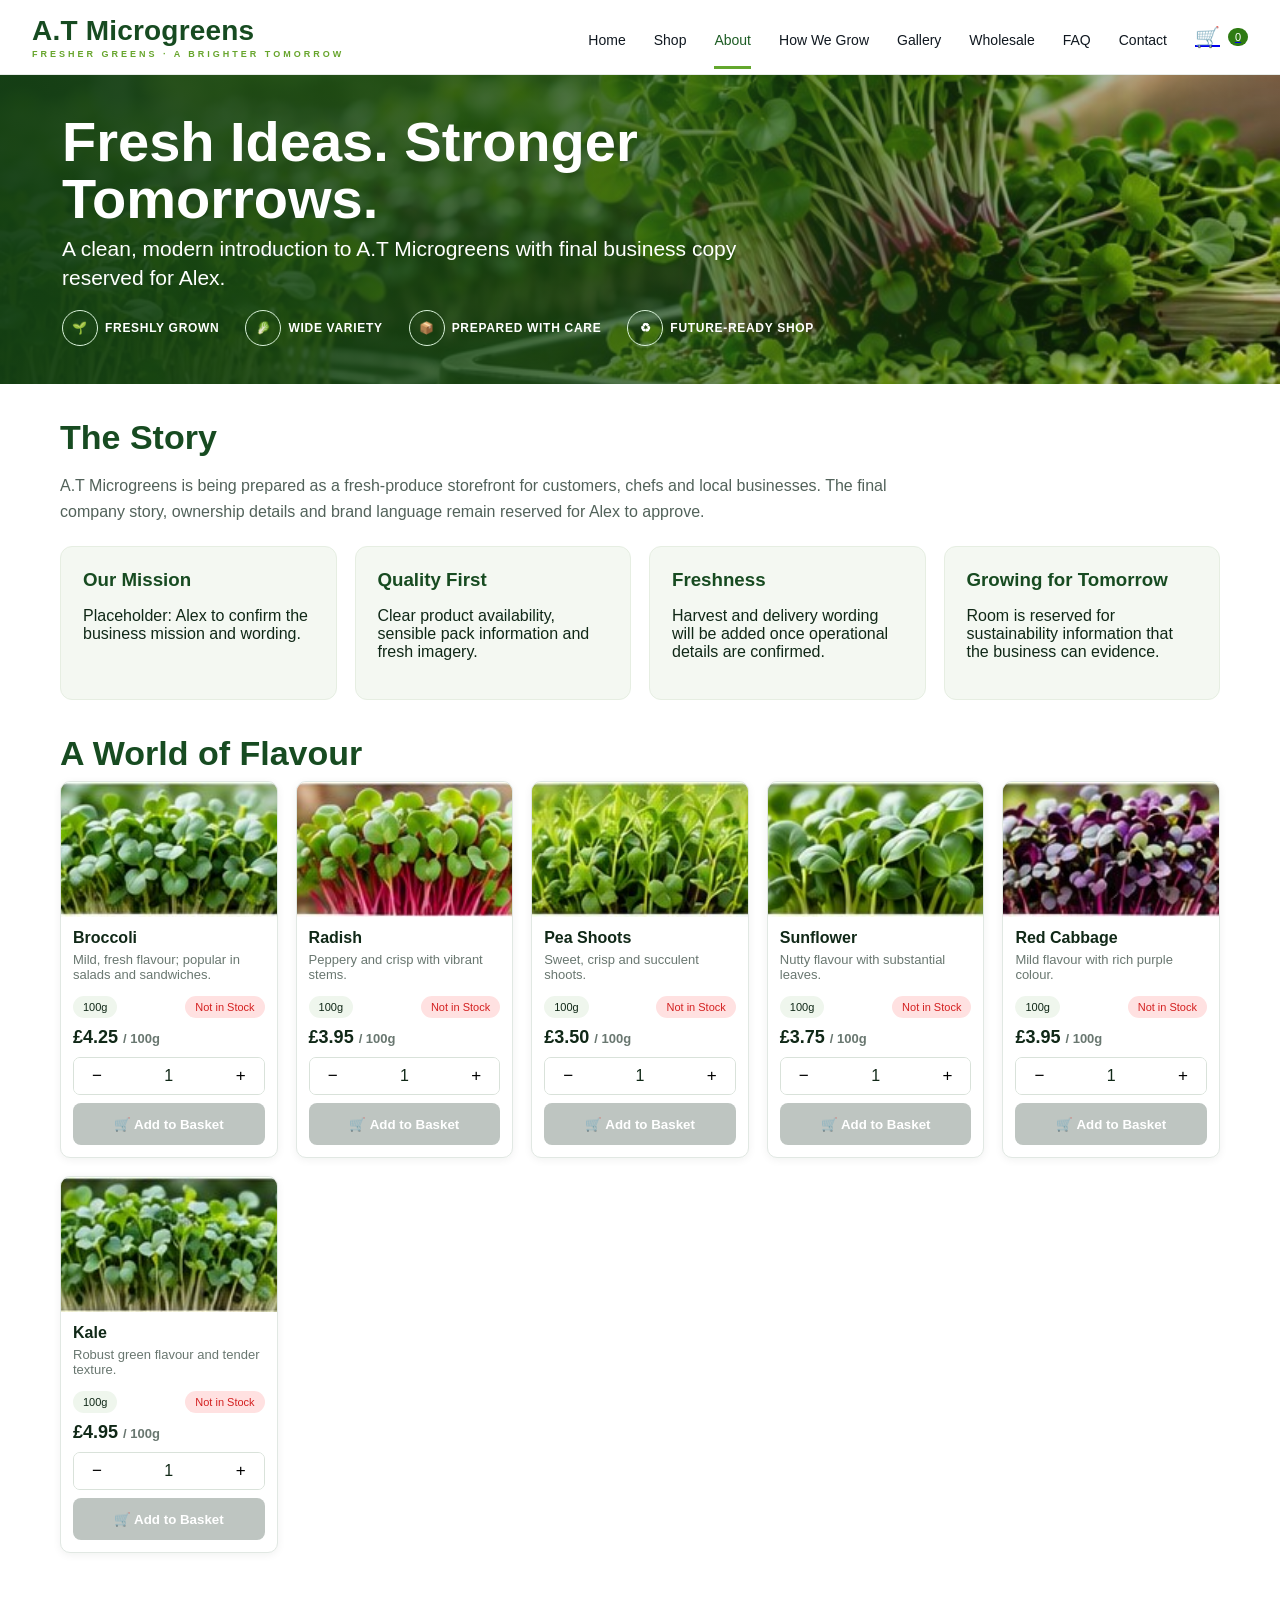
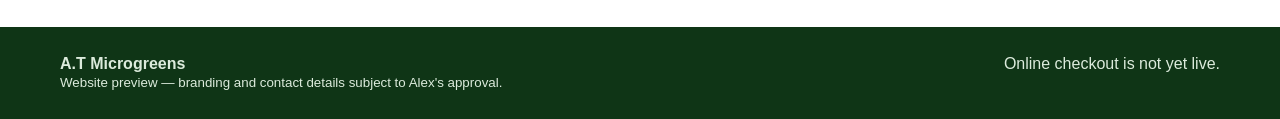
==== commit a72ede12: "Synchronize current responsive product-card CSS on about.html" ====
--- a/about.html
+++ b/about.html
@@ -1 +1 @@
-<!doctype html><html lang="en"><head><meta charset="utf-8"><meta name="viewport" content="width=device-width,initial-scale=1"><title>About | A.T Microgreens</title><link rel="stylesheet" href="styles.css?v=20260928-1426"></head><body><script src="site.js?v=20260928-1415"></script><div id="nav"></div><script>document.getElementById('nav').innerHTML=nav('About')</script><section class="hero" style="--hero:url('assets/heroes/about.jpg')"><div class="inner"><h1>Fresh Ideas. Stronger Tomorrows.</h1><p>A clean, modern introduction to A.T Microgreens with final business copy reserved for Alex.</p><div class="chips"><span class="chip"><i>🌱</i>Freshly grown</span><span class="chip"><i>🥬</i>Wide variety</span><span class="chip"><i>📦</i>Prepared with care</span><span class="chip"><i>♻</i>Future-ready shop</span></div></div></section><main class="wrap"><h2 class="section-title">The Story</h2><p class="lead">A.T Microgreens is being prepared as a fresh-produce storefront for customers, chefs and local businesses. The final company story, ownership details and brand language remain reserved for Alex to approve.</p><div class="grid feature-grid"><div class="feature"><h3>Our Mission</h3><p>Placeholder: Alex to confirm the business mission and wording.</p></div><div class="feature"><h3>Quality First</h3><p>Clear product availability, sensible pack information and fresh imagery.</p></div><div class="feature"><h3>Freshness</h3><p>Harvest and delivery wording will be added once operational details are confirmed.</p></div><div class="feature"><h3>Growing for Tomorrow</h3><p>Room is reserved for sustainability information that the business can evidence.</p></div></div><h2 class="section-title" style="margin-top:34px">A World of Flavour</h2><div id="about-products" class="grid cards"></div><script>loadProducts().then(ps=>document.querySelector('#about-products').innerHTML=ps.slice(0,6).map(productCard).join(''))</script></main><div id="foot"></div><script>document.getElementById('foot').innerHTML=footer()</script></body></html>+<!doctype html><html lang="en"><head><meta charset="utf-8"><meta name="viewport" content="width=device-width,initial-scale=1"><title>About | A.T Microgreens</title><link rel="stylesheet" href="styles.css?v=20260928-1440"></head><body><script src="site.js?v=20260928-1415"></script><div id="nav"></div><script>document.getElementById('nav').innerHTML=nav('About')</script><section class="hero" style="--hero:url('assets/heroes/about.jpg')"><div class="inner"><h1>Fresh Ideas. Stronger Tomorrows.</h1><p>A clean, modern introduction to A.T Microgreens with final business copy reserved for Alex.</p><div class="chips"><span class="chip"><i>🌱</i>Freshly grown</span><span class="chip"><i>🥬</i>Wide variety</span><span class="chip"><i>📦</i>Prepared with care</span><span class="chip"><i>♻</i>Future-ready shop</span></div></div></section><main class="wrap"><h2 class="section-title">The Story</h2><p class="lead">A.T Microgreens is being prepared as a fresh-produce storefront for customers, chefs and local businesses. The final company story, ownership details and brand language remain reserved for Alex to approve.</p><div class="grid feature-grid"><div class="feature"><h3>Our Mission</h3><p>Placeholder: Alex to confirm the business mission and wording.</p></div><div class="feature"><h3>Quality First</h3><p>Clear product availability, sensible pack information and fresh imagery.</p></div><div class="feature"><h3>Freshness</h3><p>Harvest and delivery wording will be added once operational details are confirmed.</p></div><div class="feature"><h3>Growing for Tomorrow</h3><p>Room is reserved for sustainability information that the business can evidence.</p></div></div><h2 class="section-title" style="margin-top:34px">A World of Flavour</h2><div id="about-products" class="grid cards"></div><script>loadProducts().then(ps=>document.querySelector('#about-products').innerHTML=ps.slice(0,6).map(productCard).join(''))</script></main><div id="foot"></div><script>document.getElementById('foot').innerHTML=footer()</script></body></html>
--- a/styles.css
+++ b/styles.css
@@ -1 +1 @@
-*{box-sizing:border-box}body{margin:0;font-family:Inter,Arial,sans-serif;color:#102817;background:#fff}.topbar{position:sticky;top:0;z-index:20;background:#fff;border-bottom:1px solid #e7ece8}.nav{max-width:1450px;margin:auto;height:74px;display:flex;align-items:center;gap:28px;padding:0 32px}.brand{font-weight:800;font-size:28px;color:#174b21;letter-spacing:.2px;white-space:nowrap}.brand small{display:block;font-size:9px;letter-spacing:3px;color:#67a52c;margin-top:2px}.links{margin-left:auto;display:flex;gap:28px;align-items:center}.links a{color:#101820;text-decoration:none;font-size:14px;padding:27px 0 18px;border-bottom:3px solid transparent}.links a.active,.links a:hover{color:#1d5c24;border-bottom-color:#63a72d}.menubtn{display:none;border:1px solid #d9e2da;background:#fff;color:#174b21;border-radius:8px;width:42px;height:42px;font-size:24px;line-height:1;align-items:center;justify-content:center;cursor:pointer}.cartbtn{display:flex;align-items:center;gap:8px;font-size:20px}.badge{background:#2f7b13;color:white;font-size:11px;border-radius:99px;padding:3px 6px;min-width:20px;text-align:center}.hero{min-height:270px;background:linear-gradient(90deg,rgba(19,62,19,.96),rgba(28,76,17,.8) 42%,rgba(20,50,12,.22)),var(--hero) center/cover no-repeat;color:#fff;display:flex;align-items:center}.hero .inner{max-width:1450px;width:100%;margin:auto;padding:38px 62px}.hero h1{font-size:56px;line-height:1.02;margin:0 0 8px;max-width:780px}.hero p{font-size:21px;max-width:720px;margin:0 0 14px;line-height:1.35}.chips{display:flex;gap:26px;flex-wrap:wrap;margin-top:18px}.chip{font-size:12px;font-weight:700;text-transform:uppercase;letter-spacing:.7px;display:flex;align-items:center;gap:7px}.chip i{border:1px solid #d9f2d9;width:36px;height:36px;border-radius:50%;display:grid;place-items:center;font-style:normal}.wrap{max-width:1450px;margin:0 auto;padding:34px 60px}.section-title{font-size:34px;margin:0 0 8px;color:#174b21}.lead{color:#52625a;line-height:1.6;max-width:850px}.grid{display:grid;gap:18px}.cards{grid-template-columns:repeat(auto-fit,minmax(210px,1fr))}.card{border:1px solid #e1e8e3;border-radius:10px;overflow:hidden;background:white;box-shadow:0 2px 9px rgba(20,40,20,.06)}.card img{width:100%;height:135px;object-fit:cover;display:block}.card .pad{padding:12px}.card h3{margin:0 0 5px;font-size:16px}.muted{color:#697770;font-size:13px}.pill{display:inline-block;padding:5px 10px;border-radius:999px;font-size:11px;background:#eff6ed}.stock{float:right;background:#ffe1e1;color:#d42020}.stock.in{background:#e0f5d7;color:#286c18}.price{font-size:18px;font-weight:800;margin:9px 0}.qty{display:flex;align-items:center;gap:0;border:1px solid #d9e2da;border-radius:7px;overflow:hidden}.qty button{border:0;background:white;padding:8px 11px;font-size:17px}.qty span{min-width:30px;text-align:center}.card .qty{display:grid;grid-template-columns:40px minmax(34px,1fr) 40px;min-width:132px;flex:0 0 132px}.card .qty button{width:40px;min-width:40px;padding:8px 0}.card .qty span{display:grid;place-items:center;min-width:34px}.row{display:flex;gap:8px;align-items:center}.btn{border:0;border-radius:8px;background:#1f6b1f;color:white;padding:11px 15px;font-weight:700;cursor:pointer;text-decoration:none;display:inline-block}.btn:disabled{background:#bec5c1;color:white;cursor:not-allowed}.btn.outline{background:white;color:#214b27;border:1px solid #214b27}.btn.gray{background:#aeb5b2}.catalogue{display:grid;grid-template-columns:minmax(0,1fr) 310px;gap:24px}.toolbar{display:flex;gap:10px;flex-wrap:wrap;margin:18px 0}.toolbar input,.toolbar select,.form input,.form textarea,.form select{padding:11px 12px;border:1px solid #ced8d0;border-radius:8px;background:#fff}.toolbar input{flex:1;min-width:230px}.basket-panel{border:1px solid #e0e6e2;border-radius:10px;padding:18px;position:sticky;top:92px;height:max-content;background:white}.basket-item{display:grid;grid-template-columns:48px 1fr auto;gap:10px;align-items:center;border-bottom:1px solid #edf1ee;padding:11px 0}.basket-item img{width:48px;height:45px;border-radius:6px;object-fit:cover}.summary{font-size:18px;font-weight:800;display:flex;justify-content:space-between;margin:18px 0}.notice{background:#eff7ec;border-radius:9px;padding:14px;color:#315037;font-size:13px}.feature-grid{grid-template-columns:repeat(auto-fit,minmax(240px,1fr));margin-top:22px}.feature{background:#f4f8f2;border:1px solid #e6eee2;padding:22px;border-radius:12px}.feature h3{margin:0 0 8px;color:#174b21}.gallery{display:grid;grid-template-columns:repeat(4,1fr);gap:12px}.gallery img,.placeholder{width:100%;height:220px;object-fit:cover;border-radius:10px}.placeholder{border:2px dashed #bdcbbb;background:#f2f6ef;display:grid;place-items:center;text-align:center;color:#527050;padding:18px}.steps{grid-template-columns:repeat(6,1fr)}.step{border:1px solid #e1e8e2;border-radius:12px;overflow:hidden;background:white}.step img{width:100%;height:145px;object-fit:cover}.step .pad{padding:14px}.num{width:34px;height:34px;border-radius:50%;background:#dcefcf;color:#2b6a1f;display:grid;place-items:center;font-weight:800;margin-top:-28px;position:relative}.faq details{border:1px solid #e0e6e1;border-radius:8px;padding:16px 18px;margin:10px 0}.faq summary{font-weight:700;cursor:pointer}.form{display:grid;grid-template-columns:1fr 1fr;gap:12px}.form textarea{grid-column:1/-1;min-height:145px}.table{width:100%;border-collapse:collapse}.table th,.table td{padding:13px;border-bottom:1px solid #e8ede9;text-align:left}.checkout-box{background:#eef7ea;border-radius:12px;padding:22px}.footer{margin-top:40px;background:#0f3516;color:#dcebdc;padding:28px 60px}.footer .inner{max-width:1450px;margin:auto;display:flex;justify-content:space-between;gap:20px;flex-wrap:wrap}.admin{margin-top:34px;border:1px dashed #9fb49d;padding:16px;border-radius:10px}.admin-list{display:grid;grid-template-columns:repeat(auto-fit,minmax(190px,1fr));gap:8px}.switch{display:flex;justify-content:space-between;gap:8px;align-items:center;padding:8px 10px;background:#f5f7f4;border-radius:7px;font-size:12px}.switch button{border:0;border-radius:999px;padding:5px 9px;background:#bbb;color:#fff}.switch button.on{background:#2e7b20}@media(max-width:950px){.links{gap:12px}.links a:nth-child(n+5){display:none}.catalogue{grid-template-columns:1fr}.basket-panel{position:static}.steps{grid-template-columns:repeat(2,1fr)}.gallery{grid-template-columns:repeat(2,1fr)}.hero h1{font-size:42px}.wrap,.hero .inner{padding-left:24px;padding-right:24px}}@media(max-width:600px){.nav{height:72px;padding:0 12px;gap:8px;position:relative}.brand{font-size:20px;flex:1;min-width:0}.brand small{font-size:7px;letter-spacing:1.8px;white-space:normal}.menubtn{display:flex;flex:0 0 42px}.cartbtn{flex:0 0 auto;font-size:19px}.links{display:none;position:fixed;top:72px;left:0;right:0;bottom:0;height:calc(100vh - 72px);height:calc(100dvh - 72px);overflow-y:auto;overscroll-behavior:contain;margin:0;background:#fff;border-top:1px solid #e7ece8;box-shadow:0 8px 18px rgba(20,40,20,.12);padding:8px 14px calc(24px + env(safe-area-inset-bottom));flex-direction:column;gap:0;align-items:stretch;z-index:30}.links.open{display:flex}.links a,.links a:nth-child(n+5){display:block}.links a{padding:14px 8px;border-bottom:1px solid #edf1ee;font-size:16px;flex:0 0 auto}.links a:last-child{border-bottom:0}.links a.active,.links a:hover{border-bottom-color:#edf1ee;background:#f3f8f1;border-radius:6px}.hero h1{font-size:36px}.hero p{font-size:17px}.cards{grid-template-columns:repeat(2,minmax(0,1fr))}.card img{height:105px}.card .row{flex-direction:column;align-items:stretch;gap:8px}.card .qty{width:100%;min-width:0;flex:0 0 auto;grid-template-columns:46px minmax(34px,1fr) 46px}.card .qty button{width:46px;min-width:46px;padding:9px 0}.card .qty span{min-width:0;display:grid;place-items:center}.card .btn{width:100%;min-height:44px;padding:10px 8px}.gallery{grid-template-columns:1fr}.form{grid-template-columns:1fr}.form textarea{grid-column:auto}.steps{grid-template-columns:1fr}.wrap{padding:24px 16px}.hero .inner{padding:28px 18px}}+*{box-sizing:border-box}body{margin:0;font-family:Inter,Arial,sans-serif;color:#102817;background:#fff}.topbar{position:sticky;top:0;z-index:20;background:#fff;border-bottom:1px solid #e7ece8}.nav{max-width:1450px;margin:auto;height:74px;display:flex;align-items:center;gap:28px;padding:0 32px}.brand{font-weight:800;font-size:28px;color:#174b21;letter-spacing:.2px;white-space:nowrap}.brand small{display:block;font-size:9px;letter-spacing:3px;color:#67a52c;margin-top:2px}.links{margin-left:auto;display:flex;gap:28px;align-items:center}.links a{color:#101820;text-decoration:none;font-size:14px;padding:27px 0 18px;border-bottom:3px solid transparent}.links a.active,.links a:hover{color:#1d5c24;border-bottom-color:#63a72d}.menubtn{display:none;border:1px solid #d9e2da;background:#fff;color:#174b21;border-radius:8px;width:42px;height:42px;font-size:24px;line-height:1;align-items:center;justify-content:center;cursor:pointer}.cartbtn{display:flex;align-items:center;gap:8px;font-size:20px}.badge{background:#2f7b13;color:white;font-size:11px;border-radius:99px;padding:3px 6px;min-width:20px;text-align:center}.hero{min-height:270px;background:linear-gradient(90deg,rgba(19,62,19,.96),rgba(28,76,17,.8) 42%,rgba(20,50,12,.22)),var(--hero) center/cover no-repeat;color:#fff;display:flex;align-items:center}.hero .inner{max-width:1450px;width:100%;margin:auto;padding:38px 62px}.hero h1{font-size:56px;line-height:1.02;margin:0 0 8px;max-width:780px}.hero p{font-size:21px;max-width:720px;margin:0 0 14px;line-height:1.35}.chips{display:flex;gap:26px;flex-wrap:wrap;margin-top:18px}.chip{font-size:12px;font-weight:700;text-transform:uppercase;letter-spacing:.7px;display:flex;align-items:center;gap:7px}.chip i{border:1px solid #d9f2d9;width:36px;height:36px;border-radius:50%;display:grid;place-items:center;font-style:normal}.wrap{max-width:1450px;margin:0 auto;padding:34px 60px}.section-title{font-size:34px;margin:0 0 8px;color:#174b21}.lead{color:#52625a;line-height:1.6;max-width:850px}.grid{display:grid;gap:18px}.cards{grid-template-columns:repeat(auto-fit,minmax(210px,1fr))}.card{border:1px solid #e1e8e3;border-radius:10px;overflow:hidden;background:white;box-shadow:0 2px 9px rgba(20,40,20,.06)}.card img{width:100%;height:135px;object-fit:cover;display:block}.card .pad{padding:12px}.card h3{margin:0 0 5px;font-size:16px}.muted{color:#697770;font-size:13px}.pill{display:inline-block;padding:5px 10px;border-radius:999px;font-size:11px;background:#eff6ed}.stock{float:right;background:#ffe1e1;color:#d42020}.stock.in{background:#e0f5d7;color:#286c18}.price{font-size:18px;font-weight:800;margin:9px 0}.qty{display:flex;align-items:center;gap:0;border:1px solid #d9e2da;border-radius:7px;overflow:hidden}.qty button{border:0;background:white;padding:8px 11px;font-size:17px}.qty span{min-width:30px;text-align:center}.card .qty{display:grid;grid-template-columns:46px minmax(34px,1fr) 46px;width:100%;min-width:0;flex:0 0 auto}.card .qty button{width:46px;min-width:46px;padding:8px 0}.card .qty span{display:grid;place-items:center;min-width:34px}.card .row{flex-direction:column;align-items:stretch;gap:8px}.card .btn{width:100%;min-height:42px;text-align:center}.row{display:flex;gap:8px;align-items:center}.btn{border:0;border-radius:8px;background:#1f6b1f;color:white;padding:11px 15px;font-weight:700;cursor:pointer;text-decoration:none;display:inline-block}.btn:disabled{background:#bec5c1;color:white;cursor:not-allowed}.btn.outline{background:white;color:#214b27;border:1px solid #214b27}.btn.gray{background:#aeb5b2}.catalogue{display:grid;grid-template-columns:minmax(0,1fr) 310px;gap:24px}.toolbar{display:flex;gap:10px;flex-wrap:wrap;margin:18px 0}.toolbar input,.toolbar select,.form input,.form textarea,.form select{padding:11px 12px;border:1px solid #ced8d0;border-radius:8px;background:#fff}.toolbar input{flex:1;min-width:230px}.basket-panel{border:1px solid #e0e6e2;border-radius:10px;padding:18px;position:sticky;top:92px;height:max-content;background:white}.basket-item{display:grid;grid-template-columns:48px 1fr auto;gap:10px;align-items:center;border-bottom:1px solid #edf1ee;padding:11px 0}.basket-item img{width:48px;height:45px;border-radius:6px;object-fit:cover}.summary{font-size:18px;font-weight:800;display:flex;justify-content:space-between;margin:18px 0}.notice{background:#eff7ec;border-radius:9px;padding:14px;color:#315037;font-size:13px}.feature-grid{grid-template-columns:repeat(auto-fit,minmax(240px,1fr));margin-top:22px}.feature{background:#f4f8f2;border:1px solid #e6eee2;padding:22px;border-radius:12px}.feature h3{margin:0 0 8px;color:#174b21}.gallery{display:grid;grid-template-columns:repeat(4,1fr);gap:12px}.gallery img,.placeholder{width:100%;height:220px;object-fit:cover;border-radius:10px}.placeholder{border:2px dashed #bdcbbb;background:#f2f6ef;display:grid;place-items:center;text-align:center;color:#527050;padding:18px}.steps{grid-template-columns:repeat(6,1fr)}.step{border:1px solid #e1e8e2;border-radius:12px;overflow:hidden;background:white}.step img{width:100%;height:145px;object-fit:cover}.step .pad{padding:14px}.num{width:34px;height:34px;border-radius:50%;background:#dcefcf;color:#2b6a1f;display:grid;place-items:center;font-weight:800;margin-top:-28px;position:relative}.faq details{border:1px solid #e0e6e1;border-radius:8px;padding:16px 18px;margin:10px 0}.faq summary{font-weight:700;cursor:pointer}.form{display:grid;grid-template-columns:1fr 1fr;gap:12px}.form textarea{grid-column:1/-1;min-height:145px}.table{width:100%;border-collapse:collapse}.table th,.table td{padding:13px;border-bottom:1px solid #e8ede9;text-align:left}.checkout-box{background:#eef7ea;border-radius:12px;padding:22px}.footer{margin-top:40px;background:#0f3516;color:#dcebdc;padding:28px 60px}.footer .inner{max-width:1450px;margin:auto;display:flex;justify-content:space-between;gap:20px;flex-wrap:wrap}.admin{margin-top:34px;border:1px dashed #9fb49d;padding:16px;border-radius:10px}.admin-list{display:grid;grid-template-columns:repeat(auto-fit,minmax(190px,1fr));gap:8px}.switch{display:flex;justify-content:space-between;gap:8px;align-items:center;padding:8px 10px;background:#f5f7f4;border-radius:7px;font-size:12px}.switch button{border:0;border-radius:999px;padding:5px 9px;background:#bbb;color:#fff}.switch button.on{background:#2e7b20}@media(max-width:950px){.links{gap:12px}.links a:nth-child(n+5){display:none}.catalogue{grid-template-columns:1fr}.basket-panel{position:static}.steps{grid-template-columns:repeat(2,1fr)}.gallery{grid-template-columns:repeat(2,1fr)}.hero h1{font-size:42px}.wrap,.hero .inner{padding-left:24px;padding-right:24px}}@media(max-width:600px){.nav{height:72px;padding:0 12px;gap:8px;position:relative}.brand{font-size:20px;flex:1;min-width:0}.brand small{font-size:7px;letter-spacing:1.8px;white-space:normal}.menubtn{display:flex;flex:0 0 42px}.cartbtn{flex:0 0 auto;font-size:19px}.links{display:none;position:fixed;top:72px;left:0;right:0;bottom:0;height:calc(100vh - 72px);height:calc(100dvh - 72px);overflow-y:auto;overscroll-behavior:contain;margin:0;background:#fff;border-top:1px solid #e7ece8;box-shadow:0 8px 18px rgba(20,40,20,.12);padding:8px 14px calc(24px + env(safe-area-inset-bottom));flex-direction:column;gap:0;align-items:stretch;z-index:30}.links.open{display:flex}.links a,.links a:nth-child(n+5){display:block}.links a{padding:14px 8px;border-bottom:1px solid #edf1ee;font-size:16px;flex:0 0 auto}.links a:last-child{border-bottom:0}.links a.active,.links a:hover{border-bottom-color:#edf1ee;background:#f3f8f1;border-radius:6px}.hero h1{font-size:36px}.hero p{font-size:17px}.cards{grid-template-columns:repeat(2,minmax(0,1fr))}.card img{height:105px}.card .row{flex-direction:column;align-items:stretch;gap:8px}.card .qty{width:100%;min-width:0;flex:0 0 auto;grid-template-columns:46px minmax(34px,1fr) 46px}.card .qty button{width:46px;min-width:46px;padding:9px 0}.card .qty span{min-width:0;display:grid;place-items:center}.card .btn{width:100%;min-height:44px;padding:10px 8px}.gallery{grid-template-columns:1fr}.form{grid-template-columns:1fr}.form textarea{grid-column:auto}.steps{grid-template-columns:1fr}.wrap{padding:24px 16px}.hero .inner{padding:28px 18px}}
